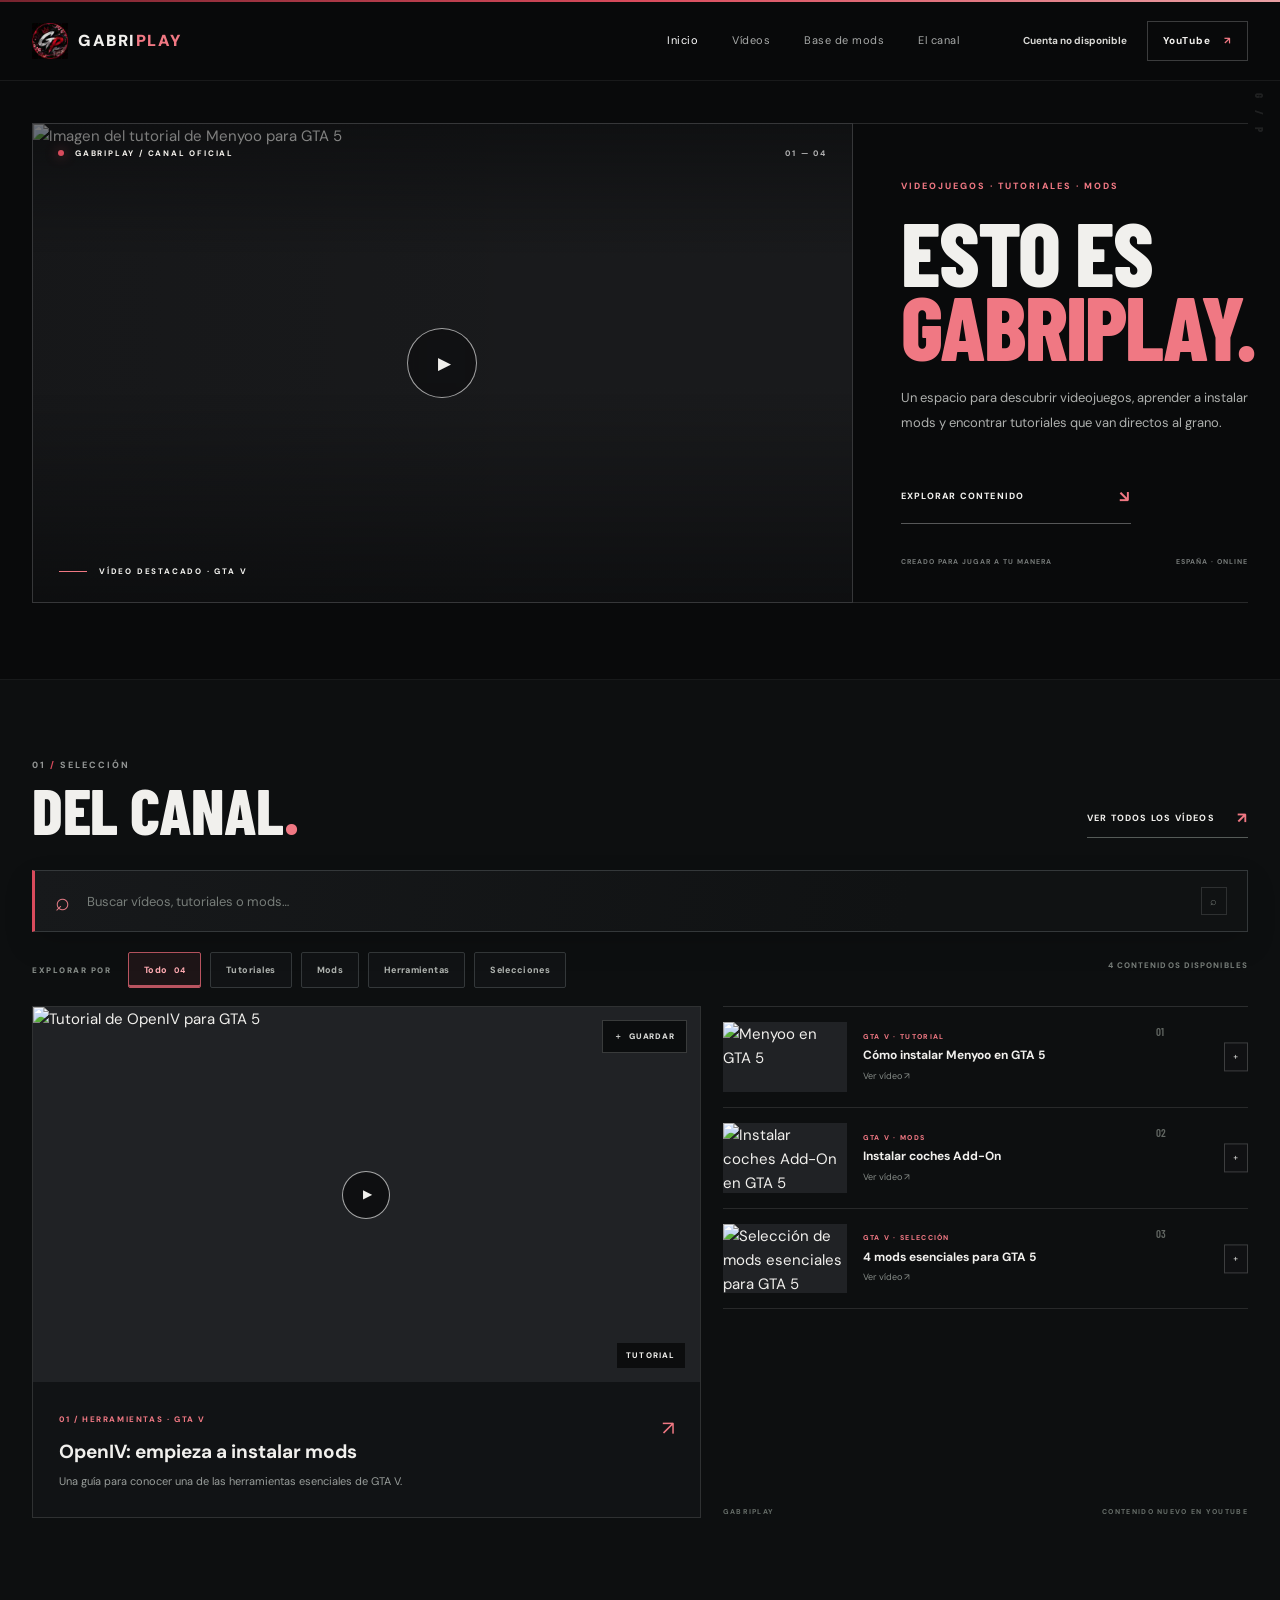
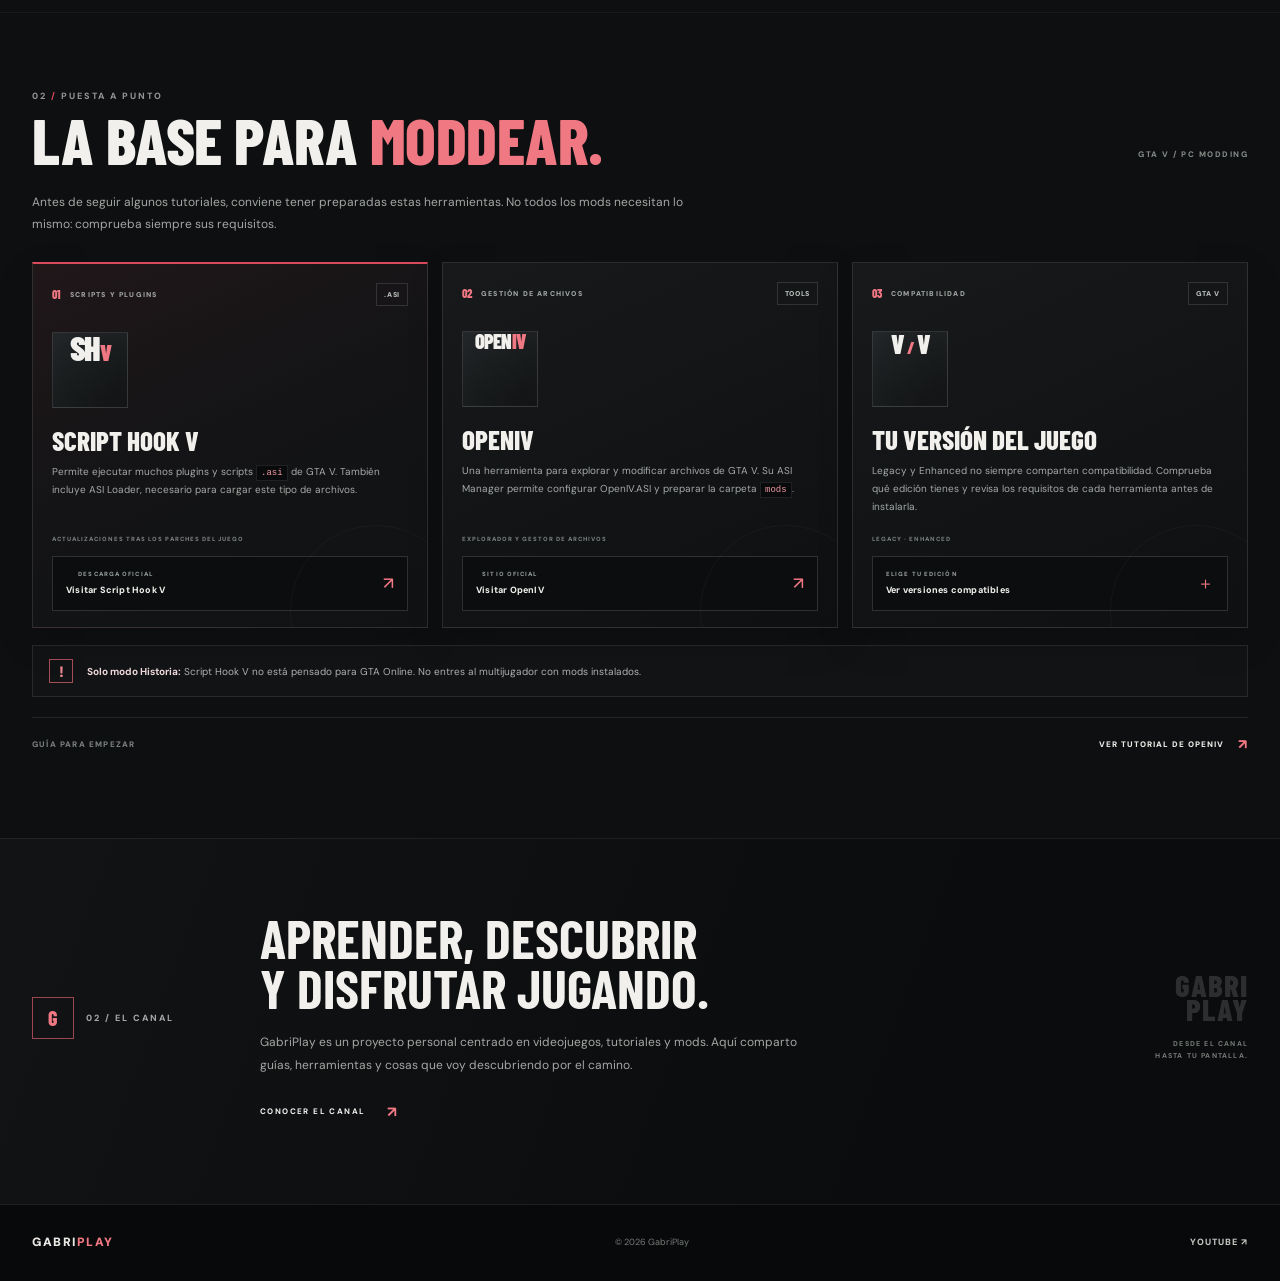
==== index.html @ 5b892e35 "Keep modals above the full desktop page layout" ====
<!doctype html>
<html lang="es">
<head>
<meta charset="utf-8">
<meta name="viewport" content="width=device-width,initial-scale=1">
<meta name="theme-color" content="#090a0b">
<meta name="description" content="GabriPlay: videojuegos, tutoriales y mods.">
<meta property="og:type" content="website">
<meta property="og:site_name" content="GabriPlay">
<meta property="og:title" content="GabriPlay — Videojuegos, tutoriales y mods">
<meta property="og:description" content="Descubre vídeos, tutoriales y mods en GabriPlay.">
<meta property="og:url" content="https://gabriel10mp.github.io/GabriPlay-Web/">
<link rel="canonical" href="https://gabriel10mp.github.io/GabriPlay-Web/">
<link rel="icon" href="favicon.svg">
<link rel="preconnect" href="https://fonts.googleapis.com">
<link rel="preconnect" href="https://fonts.gstatic.com" crossorigin>
<link href="https://fonts.googleapis.com/css2?family=Barlow+Condensed:wght@500;600;700;800;900&family=DM+Sans:wght@400;500;600;700;800&display=swap" rel="stylesheet">
<link rel="stylesheet" href="assets/gabriplay.css">
<title>GabriPlay — Videojuegos, tutoriales y mods</title>
</head>
<body>
<div class="top-rule"></div>
<header class="site-header">
  <nav class="nav container" aria-label="Navegación principal">
    <a class="brand" href="#inicio" aria-label="GabriPlay, inicio"><img src="assets/gabriplay-logo.svg" alt=""><span>GABRI<span>PLAY</span></span></a>
    <button class="menu-toggle" id="menuToggle" aria-expanded="false" aria-controls="navLinks" aria-label="Abrir menú"><span></span><span></span></button>
    <div class="nav-links" id="navLinks"><a class="current" href="#inicio">Inicio</a><a href="#videos">Vídeos</a><a href="#kit-mods">Base de mods</a><a href="#sobre">El canal</a></div>
    <div class="nav-actions"><button class="account-button" id="accountButton" type="button"><span class="account-dot"></span> Iniciar sesión</button><a class="nav-youtube" href="https://www.youtube.com/@GabriPlay10" target="_blank" rel="noopener">YouTube <span>↗</span></a></div>
  </nav>
</header>
<main id="inicio">
  <section class="hero container" aria-labelledby="hero-title">
    <div class="hero-image">
      <img loading="eager" fetchpriority="high" decoding="async" src="https://i.ytimg.com/vi/p2j1OEbqp9o/hqdefault.jpg" alt="Imagen del tutorial de Menyoo para GTA 5">
      <div class="hero-image-shade"></div>
      <div class="hero-image-top"><span class="live-mark"></span> GABRIPLAY / CANAL OFICIAL <span class="hero-image-number">01 — 04</span></div>
      <a class="hero-play" href="https://youtu.be/p2j1OEbqp9o" target="_blank" rel="noopener" aria-label="Ver el vídeo destacado"><span>▶</span></a>
      <div class="hero-caption"><span class="caption-line"></span><span>VÍDEO DESTACADO · GTA V</span></div>
    </div>
    <div class="hero-copy">
      <p class="overline">VIDEOJUEGOS · TUTORIALES · MODS</p>
      <h1 id="hero-title">Esto es<br><em>GabriPlay.</em></h1>
      <p class="hero-description">Un espacio para descubrir videojuegos, aprender a instalar mods y encontrar tutoriales que van directos al grano.</p>
      <a class="hero-link" href="#videos">EXPLORAR CONTENIDO <span>↘</span></a>
      <div class="hero-foot"><span>CREADO PARA JUGAR A TU MANERA</span><span>ESPAÑA · ONLINE</span></div>
    </div>
    <div class="hero-side-label" aria-hidden="true">G / P</div>
  </section>

  <section class="videos-section" id="videos">
    <div class="container">
      <div class="section-heading">
        <div><p class="section-index">01 <span>/</span> SELECCIÓN</p><h2>Del canal<span>.</span></h2></div>
        <a class="all-videos" href="https://www.youtube.com/@GabriPlay10/videos" target="_blank" rel="noopener">VER TODOS LOS VÍDEOS <span>↗</span></a>
      </div>
      <div class="catalog-tools" aria-label="Buscar y filtrar vídeos">
        <label class="catalog-search">
          <span class="search-symbol" aria-hidden="true">⌕</span>
          <input id="videoSearch" type="search" placeholder="Buscar vídeos, tutoriales o mods…" autocomplete="off" aria-label="Buscar en el contenido">
          <kbd>⌕</kbd>
        </label>
        <div class="catalog-filters" role="group" aria-label="Filtrar por categoría">
          <button type="button" class="filter-chip active" data-filter="all" aria-pressed="true">Todo <span>04</span></button>
          <button type="button" class="filter-chip" data-filter="tutoriales" aria-pressed="false">Tutoriales</button>
          <button type="button" class="filter-chip" data-filter="mods" aria-pressed="false">Mods</button>
          <button type="button" class="filter-chip" data-filter="herramientas" aria-pressed="false">Herramientas</button>
          <button type="button" class="filter-chip" data-filter="selecciones" aria-pressed="false">Selecciones</button>
        </div>
        <p class="catalog-result" id="catalogResult" aria-live="polite">4 contenidos disponibles</p>
      </div>
      <div class="video-layout">
        <div class="video-feature-wrap catalog-item" data-category="herramientas" data-search="openiv empieza instalar mods herramientas gta v tutorial">
        <a class="video-feature" href="https://youtu.be/NcGygok41Lk" target="_blank" rel="noopener">
          <div class="video-image"><img loading="lazy" src="https://i.ytimg.com/vi/NcGygok41Lk/hqdefault.jpg" onerror="this.onerror=null;this.src='https://i.ytimg.com/vi/NcGygok41Lk/sddefault.jpg'" alt="Tutorial de OpenIV para GTA 5"><span class="video-play">▶</span><span class="video-duration">TUTORIAL</span></div>
          <div class="video-feature-info"><span class="video-category">01 / HERRAMIENTAS · GTA V</span><h3>OpenIV: empieza a instalar mods</h3><p>Una guía para conocer una de las herramientas esenciales de GTA V.</p><span class="video-arrow">↗</span></div>
        </a>
        <button class="favorite-button feature-favorite" type="button" data-favorite="openiv" aria-label="Guardar OpenIV en favoritos" title="Guardar en favoritos"><span>＋</span> GUARDAR</button>
        </div>
        <div class="video-list">
          <div class="video-row-wrap catalog-item" data-category="tutoriales" data-search="como instalar menyoo gta 5 tutorial"> <a class="video-row" href="https://youtu.be/p2j1OEbqp9o" target="_blank" rel="noopener"><img loading="lazy" src="https://i.ytimg.com/vi/p2j1OEbqp9o/hqdefault.jpg" alt="Menyoo en GTA 5"><span class="row-copy"><small>GTA V · TUTORIAL</small><strong>Cómo instalar Menyoo en GTA 5</strong><span>Ver vídeo ↗</span></span><span class="row-number">01</span></a><button class="favorite-button row-favorite" type="button" data-favorite="menyoo" aria-label="Guardar Cómo instalar Menyoo en GTA 5 en favoritos" title="Guardar en favoritos">＋</button></div>
          <div class="video-row-wrap catalog-item" data-category="mods" data-search="instalar coches addon gta 5 mods vehiculos"> <a class="video-row" href="https://youtu.be/pbcPa3jO1tA" target="_blank" rel="noopener"><img loading="lazy" src="https://i.ytimg.com/vi/pbcPa3jO1tA/hqdefault.jpg" alt="Instalar coches Add-On en GTA 5"><span class="row-copy"><small>GTA V · MODS</small><strong>Instalar coches Add-On</strong><span>Ver vídeo ↗</span></span><span class="row-number">02</span></a><button class="favorite-button row-favorite" type="button" data-favorite="addon-cars" aria-label="Guardar Instalar coches Add-On en favoritos" title="Guardar en favoritos">＋</button></div>
          <div class="video-row-wrap catalog-item" data-category="selecciones" data-search="4 mods esenciales gta 5 seleccion recomendaciones"> <a class="video-row" href="https://youtu.be/j_k2lIj25xc" target="_blank" rel="noopener"><img loading="lazy" src="https://i.ytimg.com/vi/j_k2lIj25xc/hqdefault.jpg" alt="Selección de mods esenciales para GTA 5"><span class="row-copy"><small>GTA V · SELECCIÓN</small><strong>4 mods esenciales para GTA 5</strong><span>Ver vídeo ↗</span></span><span class="row-number">03</span></a><button class="favorite-button row-favorite" type="button" data-favorite="essential-mods" aria-label="Guardar 4 mods esenciales para GTA 5 en favoritos" title="Guardar en favoritos">＋</button></div>
          <div class="video-list-note"><span>GABRIPLAY</span><span>CONTENIDO NUEVO EN YOUTUBE</span></div>
        </div>
      </div>
    </div>
  </section>


  <section class="toolkit-section" id="kit-mods" aria-labelledby="toolkit-title">
    <div class="container">
      <div class="section-heading">
        <div><p class="section-index">02 <span>/</span> PUESTA A PUNTO</p><h2 id="toolkit-title">La base para <span>moddear.</span></h2></div>
        <span class="toolkit-heading-note">GTA V / PC MODDING</span>
      </div>
      <p class="toolkit-intro">Antes de seguir algunos tutoriales, conviene tener preparadas estas herramientas. No todos los mods necesitan lo mismo: comprueba siempre sus requisitos.</p>
      <div class="toolkit-cards">
        <article class="toolkit-card-box toolkit-card-featured">
          <div class="toolkit-card-head"><span class="toolkit-number">01</span><span class="toolkit-tag">SCRIPTS Y PLUGINS</span><span class="toolkit-symbol">.ASI</span></div>
          <div class="toolkit-brand-mark toolkit-brand-shv">SH<span>V</span></div>
          <div class="toolkit-card-content">
            <h3>Script Hook V</h3>
            <p>Permite ejecutar muchos plugins y scripts <code>.asi</code> de GTA V. También incluye ASI Loader, necesario para cargar este tipo de archivos.</p>
          </div>
          <div class="toolkit-card-meta"><span>ACTUALIZACIONES TRAS LOS PARCHES DEL JUEGO</span></div>
          <button class="toolkit-card-link toolkit-resource-trigger" type="button" data-resource-name="Script Hook V" data-resource-url="https://www.dev-c.com/gtav/scripthookv/"><span><small>DESCARGA OFICIAL</small><strong>Visitar Script Hook V</strong></span><b>↗</b></button>
        </article>
        <article class="toolkit-card-box">
          <div class="toolkit-card-head"><span class="toolkit-number">02</span><span class="toolkit-tag">GESTIÓN DE ARCHIVOS</span><span class="toolkit-symbol">TOOLS</span></div>
          <div class="toolkit-brand-mark toolkit-brand-openiv">OPEN<span>IV</span></div>
          <div class="toolkit-card-content">
            <h3>OpenIV</h3>
            <p>Una herramienta para explorar y modificar archivos de GTA V. Su ASI Manager permite configurar OpenIV.ASI y preparar la carpeta <code>mods</code>.</p>
          </div>
          <div class="toolkit-card-meta"><span>EXPLORADOR Y GESTOR DE ARCHIVOS</span></div>
          <button class="toolkit-card-link toolkit-resource-trigger" type="button" data-resource-name="OpenIV" data-resource-url="https://openiv.com/"><span><small>SITIO OFICIAL</small><strong>Visitar OpenIV</strong></span><b>↗</b></button>
        </article>
        <article class="toolkit-card-box toolkit-card-compat">
          <div class="toolkit-card-head"><span class="toolkit-number">03</span><span class="toolkit-tag">COMPATIBILIDAD</span><span class="toolkit-symbol">GTA V</span></div>
          <div class="toolkit-brand-mark toolkit-brand-version">V<span> / </span>V</div>
          <div class="toolkit-card-content">
            <h3>Tu versión del juego</h3>
            <p>Legacy y Enhanced no siempre comparten compatibilidad. Comprueba qué edición tienes y revisa los requisitos de cada herramienta antes de instalarla.</p>
          </div>
          <div class="toolkit-card-meta"><span>LEGACY · ENHANCED</span></div>
          <button class="toolkit-card-link toolkit-version-trigger" id="openVersionPicker" type="button"><span><small>ELIGE TU EDICIÓN</small><strong>Ver versiones compatibles</strong></span><b>＋</b></button>
        </article>
      </div>
      <div class="toolkit-warning"><span class="toolkit-warning-mark">!</span><p><strong>Solo modo Historia:</strong> Script Hook V no está pensado para GTA Online. No entres al multijugador con mods instalados.</p></div>
      <div class="toolkit-footer"><span>GUÍA PARA EMPEZAR</span><a href="https://youtu.be/NcGygok41Lk" target="_blank" rel="noopener">VER TUTORIAL DE OPENIV <span>↗</span></a></div>
    </div>
  </section>

  <section class="about-section" id="sobre">
    <div class="container about-inner">
      <div class="about-label"><span class="about-symbol">G</span><span>02 / EL CANAL</span></div>
      <div class="about-main"><h2>Aprender, descubrir<br>y disfrutar jugando.</h2><p>GabriPlay es un proyecto personal centrado en videojuegos, tutoriales y mods. Aquí comparto guías, herramientas y cosas que voy descubriendo por el camino.</p><a href="https://www.youtube.com/@GabriPlay10" target="_blank" rel="noopener" class="about-link">CONOCER EL CANAL <span>↗</span></a></div>
      <div class="about-aside"><span>GABRI<br>PLAY</span><small>DESDE EL CANAL<br>HASTA TU PANTALLA.</small></div>
    </div>
  </section>
</main>
<footer class="site-footer"><div class="container footer-inner"><a class="footer-brand" href="#inicio">GABRI<span>PLAY</span></a><span>© <span id="year"></span> GabriPlay</span><a href="https://www.youtube.com/@GabriPlay10" target="_blank" rel="noopener">YOUTUBE ↗</a></div></footer>


<div class="toolkit-modal" id="versionModal" aria-hidden="true">
  <button class="toolkit-modal-backdrop" type="button" data-close-version aria-label="Cerrar ventana"></button>
  <section class="toolkit-modal-panel" role="dialog" aria-modal="true" aria-labelledby="versionModalTitle">
    <button class="toolkit-modal-close" type="button" data-close-version aria-label="Cerrar">×</button>
    <div class="toolkit-modal-kicker">GABRIPLAY / GUÍA DE VERSIONES</div>
    <h2 id="versionModalTitle">Dos ediciones. Distinta compatibilidad.</h2>
    <p class="toolkit-modal-intro">En PC existen dos ediciones de GTA V. No des por hecho que una herramienta o un mod sirve para ambas: comprueba siempre la versión indicada en su página oficial.</p>
    <div class="version-options version-info-options">
      <article class="version-option version-info-card"><span class="version-option-index">01 / EDICIÓN ORIGINAL</span><strong>GTA V <em>Legacy</em></strong><small>La versión clásica de PC. Mantiene su propia instalación y comunidad de mods.</small><b>COMPRUEBA LOS REQUISITOS DE CADA MOD</b></article>
      <article class="version-option version-info-card"><span class="version-option-index">02 / EDICIÓN MEJORADA</span><strong>GTA V <em>Enhanced</em></strong><small>La actualización mejorada para PC, con cambios técnicos y requisitos distintos.</small><b>NECESITA HERRAMIENTAS COMPATIBLES</b></article>
    </div>
    <p class="toolkit-modal-footnote">Rockstar mantiene las dos ediciones por separado. Si juegas con amigos, debéis iniciar la misma edición. <a href="https://www.rockstargames.com/es/newswire/article/7551a7k917554a/free-upgrade-for-grand-theft-auto-v-on-pc-now-available" target="_blank" rel="noopener">Información oficial de Rockstar ↗</a></p>
  </section>
</div>
<div class="toolkit-modal" id="resourceModal" aria-hidden="true">
  <button class="toolkit-modal-backdrop" type="button" data-close-resource aria-label="Cerrar ventana"></button>
  <section class="toolkit-modal-panel" role="dialog" aria-modal="true" aria-labelledby="resourceModalTitle">
    <button class="toolkit-modal-close" type="button" data-close-resource aria-label="Cerrar">×</button>
    <div class="toolkit-modal-kicker">GABRIPLAY / SALIDA A WEB OFICIAL</div>
    <h2 id="resourceModalTitle">Antes de continuar.</h2>
    <p class="toolkit-modal-intro">Vas a visitar la página oficial de <strong id="resourceName">la herramienta</strong>. Primero, indica qué edición de GTA V utilizas.</p>
    <label class="resource-version-label" for="resourceVersion">TU VERSIÓN DE GTA V</label>
    <select class="resource-version-select" id="resourceVersion">
      <option value="">Selecciona Legacy o Enhanced…</option>
      <option value="Legacy">GTA V Legacy</option>
      <option value="Enhanced">GTA V Enhanced</option>
    </select>
    <div class="toolkit-modal-warning resource-online-warning"><strong>Importante sobre GTA Online:</strong> los mods y herramientas de modificación de esta guía son para el modo Historia. No entres a GTA Online con mods instalados. Comprueba también que la descarga sea compatible con la edición que has seleccionado.</div>
    <div class="toolkit-modal-actions"><button class="toolkit-modal-back" type="button" data-close-resource>VOLVER</button><button class="toolkit-modal-accept" id="acceptResource" type="button" disabled>ACEPTAR Y VISITAR WEB <span>↗</span></button></div>
    <p class="toolkit-modal-footnote">La selección solo sirve para que revises los requisitos correctos; no cambia ni instala archivos.</p>
  </section>
</div>
<div class="modal" id="accountModal" aria-hidden="true"><div class="modal-backdrop" data-close-account></div><section class="modal-panel" role="dialog" aria-modal="true" aria-labelledby="accountTitle"><button class="modal-close" type="button" id="closeAccount" aria-label="Cerrar">×</button><div class="modal-kicker">GABRIPLAY / CUENTA</div><h2 id="accountTitle">Tu espacio en GabriPlay.</h2><p class="modal-intro">Inicia sesión o crea una cuenta para acceder a tu perfil.</p><div id="accountTabs" class="account-tabs"><button type="button" class="active" data-mode="login">Iniciar sesión</button><button type="button" data-mode="signup">Crear cuenta</button></div><form id="accountForm"><label class="form-label" id="usernameLabel" hidden>Nombre de usuario<input id="accountUsername" type="text" autocomplete="username" minlength="3" maxlength="20" placeholder="TuUsuario"></label><label class="form-label">Correo electrónico<input id="accountEmail" type="email" autocomplete="email" required placeholder="correo@ejemplo.com"></label><label class="form-label">Contraseña<input id="accountPassword" type="password" autocomplete="current-password" minlength="8" required placeholder="Mínimo 8 caracteres"></label><button class="button account-submit" id="accountSubmit" type="submit">Iniciar sesión</button></form><div class="account-status" id="accountStatus" role="status" aria-live="polite"></div><div class="account-logged" id="accountLogged" hidden><p id="accountWelcome"></p><section class="favorites-panel" aria-labelledby="favoritesTitle"><div class="favorites-heading"><div><span class="modal-kicker">TU BIBLIOTECA</span><h3 id="favoritesTitle">Mis favoritos</h3></div><span class="favorites-count" id="favoritesCount">0</span></div><p class="favorites-empty" id="favoritesEmpty">Todavía no has guardado ningún vídeo. Explora el contenido y pulsa «Guardar» para añadirlo aquí.</p><div class="favorites-list" id="favoritesList"></div></section><button class="button ghost account-submit" id="signOutButton" type="button">Cerrar sesión</button></div><p class="account-footnote">No compartas tu contraseña con nadie.</p></section></div>
<script>
const menuButton=document.getElementById("menuToggle"),nav=document.getElementById("navLinks");
menuButton.addEventListener("click",()=>{const opened=nav.classList.toggle("open");menuButton.setAttribute("aria-expanded",String(opened));});
nav.querySelectorAll("a").forEach(link=>link.addEventListener("click",()=>{nav.classList.remove("open");menuButton.setAttribute("aria-expanded","false");}));
document.getElementById("year").textContent=new Date().getFullYear();
/* Ventanas independientes: información de ediciones y salida a cada web oficial. */
(()=>{
 const versionModal=document.getElementById("versionModal");
 const resourceModal=document.getElementById("resourceModal");
 const resourceName=document.getElementById("resourceName");
 const resourceVersion=document.getElementById("resourceVersion");
 const acceptResource=document.getElementById("acceptResource");
 /* Mantener las ventanas como hijas directas de body para evitar recortes y stacking contexts del layout. */
 document.body.append(versionModal,resourceModal);
 let destination="";
 let lastFocus=null;
 const open=modal=>{lastFocus=document.activeElement;modal.classList.add("open");modal.setAttribute("aria-hidden","false");document.body.classList.add("version-modal-open");const focusable=modal.querySelector("button:not([disabled]),select");if(focusable)focusable.focus();};
 const close=modal=>{modal.classList.remove("open");modal.setAttribute("aria-hidden","true");if(!versionModal.classList.contains("open")&&!resourceModal.classList.contains("open"))document.body.classList.remove("version-modal-open");if(lastFocus&&lastFocus.focus)lastFocus.focus();};
 document.getElementById("openVersionPicker").addEventListener("click",()=>open(versionModal));
 document.querySelectorAll("[data-close-version]").forEach(button=>button.addEventListener("click",()=>close(versionModal)));
 document.querySelectorAll(".toolkit-resource-trigger").forEach(button=>button.addEventListener("click",()=>{
  destination=button.dataset.resourceUrl||"";
  resourceName.textContent=button.dataset.resourceName||"la herramienta";
  resourceVersion.value="";
  acceptResource.disabled=true;
  open(resourceModal);
 }));
 resourceVersion.addEventListener("change",()=>{acceptResource.disabled=!resourceVersion.value;});
 document.querySelectorAll("[data-close-resource]").forEach(button=>button.addEventListener("click",()=>close(resourceModal)));
 acceptResource.addEventListener("click",()=>{
  if(!destination||!resourceVersion.value)return;
  const url=destination;
  close(resourceModal);
  window.open(url,"_blank","noopener,noreferrer");
 });
 document.addEventListener("keydown",event=>{
  if(event.key==="Escape"){
   if(resourceModal.classList.contains("open"))close(resourceModal);
   else if(versionModal.classList.contains("open"))close(versionModal);
  }
 });
})();

</script>
<script>
/* Buscador y filtros del catálogo de vídeos. */
(()=>{
 const search=document.getElementById("videoSearch");
 const chips=[...document.querySelectorAll("[data-filter]")];
 const items=[...document.querySelectorAll(".catalog-item")];
 const result=document.getElementById("catalogResult");
 if(!search||!items.length)return;
 let category="all";
 const normalize=value=>value.toLocaleLowerCase("es").normalize("NFD").replace(/[\\u0300-\\u036f]/g,"");
 function updateCatalog(){
  const term=normalize(search.value.trim());
  let visible=0;
  items.forEach(item=>{
   const matchesCategory=category==="all"||item.dataset.category===category;
   const matchesText=!term||normalize(item.dataset.search).includes(term);
   const show=matchesCategory&&matchesText;
   item.hidden=!show;
   if(show)visible++;
  });
  result.textContent=visible+" "+(visible===1?"contenido disponible":"contenidos disponibles");
 }
 chips.forEach(chip=>chip.addEventListener("click",()=>{
  category=chip.dataset.filter;
  chips.forEach(other=>{
   const active=other===chip;
   other.classList.toggle("active",active);
   other.setAttribute("aria-pressed",String(active));
  });
  updateCatalog();
 }));
 search.addEventListener("input",updateCatalog);
})();
</script>

<script>
/* Selector de edición y aviso antes de abrir la descarga de Script Hook V. */
(()=>{
 const modal=document.getElementById("versionModal");
 const picker=document.getElementById("versionPickerStep");
 const warning=document.getElementById("versionWarningStep");
 const selected=document.getElementById("selectedGameVersion");
 const open=document.getElementById("openVersionPicker");
 const close=()=>{modal.classList.remove("open");modal.setAttribute("aria-hidden","true");document.body.classList.remove("version-modal-open");};
 const showPicker=()=>{picker.hidden=false;warning.hidden=true;};
 open.addEventListener("click",()=>{showPicker();modal.classList.add("open");modal.setAttribute("aria-hidden","false");document.body.classList.add("version-modal-open");});
 modal.querySelectorAll("[data-close-version]").forEach(button=>button.addEventListener("click",close));
 modal.querySelectorAll("[data-game-version]").forEach(button=>button.addEventListener("click",()=>{
  selected.textContent="GTA V "+button.dataset.gameVersion;
  picker.hidden=true;warning.hidden=false;
 }));
 document.getElementById("backToVersions").addEventListener("click",showPicker);
 document.getElementById("acceptModsWarning").addEventListener("click",()=>{
  window.open("https://www.dev-c.com/gtav/scripthookv/","_blank","noopener,noreferrer");
  close();
 });
 document.addEventListener("keydown",event=>{if(event.key==="Escape"&&modal.classList.contains("open"))close();});
})();
</script>

<script src="https://cdn.jsdelivr.net/npm/@supabase/supabase-js@2"></script>
<script>
(()=>{"use strict";
const URL="https://gzqebfwknfnwnobwypve.supabase.co",KEY="sb_publishable_NjEt_shVbSEbvALrsFt4cQ_GOGgPBKz";
const $=id=>document.getElementById(id),modal=$("accountModal"),form=$("accountForm"),status=$("accountStatus"),tabs=$("accountTabs"),username=$("accountUsername"),usernameLabel=$("usernameLabel"),email=$("accountEmail"),password=$("accountPassword"),submit=$("accountSubmit"),logged=$("accountLogged"),welcome=$("accountWelcome"),signout=$("signOutButton"),accountButton=$("accountButton"),favoritesList=$("favoritesList"),favoritesEmpty=$("favoritesEmpty"),favoritesCount=$("favoritesCount");
let mode="login",client=null,user=null,favorites=new Set(),favoriteBusy=new Set();
const CONTENT={
 openiv:{title:"OpenIV: empieza a instalar mods",category:"HERRAMIENTAS · GTA V",video:"NcGygok41Lk"},
 menyoo:{title:"Cómo instalar Menyoo en GTA 5",category:"TUTORIAL · GTA V",video:"p2j1OEbqp9o"},
 "addon-cars":{title:"Instalar coches Add-On",category:"MODS · GTA V",video:"pbcPa3jO1tA"},
 "essential-mods":{title:"4 mods esenciales para GTA 5",category:"SELECCIÓN · GTA V",video:"j_k2lIj25xc"}
};
function renderFavorites(){
 favoritesCount.textContent=String(favorites.size);
 favoritesEmpty.hidden=favorites.size>0;
 favoritesList.replaceChildren();
 for(const id of favorites){
  const item=CONTENT[id];if(!item)continue;
  const row=document.createElement("div");row.className="favorite-item";
  const info=document.createElement("a");info.className="favorite-item-link";info.href="https://youtu.be/"+item.video;info.target="_blank";info.rel="noopener";
  const image=document.createElement("img");image.src="https://i.ytimg.com/vi/"+item.video+"/hqdefault.jpg";image.alt="";image.loading="lazy";
  const copy=document.createElement("span");copy.className="favorite-item-copy";
  const category=document.createElement("small");category.textContent=item.category;
  const title=document.createElement("strong");title.textContent=item.title;
  const open=document.createElement("span");open.textContent="VER VÍDEO ↗";
  copy.append(category,title,open);info.append(image,copy);
  const remove=document.createElement("button");remove.type="button";remove.className="favorite-remove";remove.textContent="Quitar";remove.setAttribute("aria-label","Quitar "+item.title+" de favoritos");remove.addEventListener("click",()=>toggleFavorite(id));
  row.append(info,remove);favoritesList.append(row);
 }
 document.querySelectorAll("[data-favorite]").forEach(button=>{
  const saved=favorites.has(button.dataset.favorite);
  button.classList.toggle("is-saved",saved);
  button.innerHTML=saved?"✓ GUARDADO":"＋ GUARDAR";
  button.setAttribute("aria-pressed",String(saved));
  button.title=saved?"Quitar de favoritos":"Guardar en favoritos";
 });
}
async function loadFavorites(){
 if(!user){favorites.clear();renderFavorites();return;}
 const {data,error}=await client.from("gabriplay_favorites").select("content_id").eq("user_id",user.id);
 if(error){say("No se pudieron cargar tus favoritos. Comprueba la configuración de Supabase.",true);return;}
 favorites=new Set((data||[]).map(item=>item.content_id).filter(id=>CONTENT[id]));
 renderFavorites();
}
async function toggleFavorite(id){
 if(!user){openModal();say("Inicia sesión para guardar contenido.",true);return;}
 if(!CONTENT[id]||favoriteBusy.has(id))return;
 favoriteBusy.add(id);renderFavorites();
 try{
  if(favorites.has(id)){
   const {error}=await client.from("gabriplay_favorites").delete().eq("user_id",user.id).eq("content_id",id);
   if(error)throw error;favorites.delete(id);
  }else{
   const {error}=await client.from("gabriplay_favorites").insert({user_id:user.id,content_id:id});
   if(error)throw error;favorites.add(id);
  }
  renderFavorites();
 }catch(error){say("No se pudo actualizar tu biblioteca. "+(error.message||""),true);}
 finally{favoriteBusy.delete(id);renderFavorites();}
}
document.querySelectorAll("[data-favorite]").forEach(button=>button.addEventListener("click",()=>toggleFavorite(button.dataset.favorite)));
function say(message,error=false){status.textContent=message;status.classList.toggle("error",error);}
function setMode(next){mode=next;tabs.querySelectorAll("button").forEach(b=>b.classList.toggle("active",b.dataset.mode===mode));usernameLabel.hidden=mode!=="signup";password.autocomplete=mode==="signup"?"new-password":"current-password";submit.textContent=mode==="signup"?"Crear cuenta":"Iniciar sesión";$("accountTitle").textContent=mode==="signup"?"Crea tu cuenta.":"Tu espacio en GabriPlay.";say("");}
function paintSession(next){const changed=user?.id!==next?.id;user=next;const active=!!user;form.hidden=active;tabs.hidden=active;logged.hidden=!active;accountButton.textContent=active?"Mi espacio":"Iniciar sesión";welcome.textContent=active?"Sesión iniciada como "+(user.user_metadata?.username||user.email):"";if(changed)loadFavorites();}
function openModal(){modal.classList.add("open");modal.setAttribute("aria-hidden","false");document.body.classList.add("modal-open");}
function closeModal(){modal.classList.remove("open");modal.setAttribute("aria-hidden","true");document.body.classList.remove("modal-open");}
accountButton.addEventListener("click",openModal);$("closeAccount").addEventListener("click",closeModal);modal.querySelectorAll("[data-close-account]").forEach(el=>el.addEventListener("click",closeModal));document.addEventListener("keydown",e=>{if(e.key==="Escape")closeModal();});
tabs.querySelectorAll("button").forEach(b=>b.addEventListener("click",()=>setMode(b.dataset.mode)));
if(!window.supabase?.createClient){accountButton.disabled=true;accountButton.textContent="Cuenta no disponible";return;}
client=window.supabase.createClient(URL,KEY);
client.auth.getSession().then(({data,error})=>{if(error)say(error.message,true);paintSession(data?.session?.user||null);});
client.auth.onAuthStateChange((_event,session)=>{const nextUser=session?.user||null;const changed=user?.id!==nextUser?.id;user=nextUser;const active=!!user;form.hidden=active;tabs.hidden=active;logged.hidden=!active;accountButton.textContent=active?"Mi espacio":"Iniciar sesión";welcome.textContent=active?"Sesión iniciada como "+(user.user_metadata?.username||user.email):"";if(changed)window.setTimeout(loadFavorites,0);});
form.addEventListener("submit",async e=>{e.preventDefault();submit.disabled=true;say("Un momento…");
try{if(mode==="signup"){const handle=username.value.trim();if(!/^[a-zA-Z0-9_]{3,20}$/.test(handle))throw new Error("El nombre debe tener entre 3 y 20 caracteres: letras, números o _.");const {data,error}=await client.auth.signUp({email:email.value.trim(),password:password.value,options:{data:{username:handle,display_name:handle},emailRedirectTo:"https://gabriel10mp.github.io/GabriPlay-Web/"}});if(error)throw error;if(data.session)paintSession(data.session.user);say("Cuenta creada. Si se solicita, confirma tu correo para iniciar sesión.");}else{const {data,error}=await client.auth.signInWithPassword({email:email.value.trim(),password:password.value});if(error)throw error;paintSession(data.user);say("Sesión iniciada correctamente.");}}catch(err){say(err.message||"No se pudo completar la operación.",true);}finally{submit.disabled=false;}});
signout.addEventListener("click",async()=>{signout.disabled=true;const {error}=await client.auth.signOut();signout.disabled=false;if(error){say(error.message,true);return;}paintSession(null);setMode("login");say("Has cerrado sesión.");});
})();
</script>
<script>
/* Comprueba si hay una nueva versión publicada y actualiza la página. */
(()=>{"use strict";
const VERSION_URL="./version.json";
let currentVersion=null;
async function checkForUpdates(){
  if(document.visibilityState!=="visible")return;
  try{
    const response=await fetch(VERSION_URL+"?check="+Date.now(),{cache:"no-store"});
    if(!response.ok)return;
    const data=await response.json();
    if(!data.version)return;
    if(currentVersion===null){currentVersion=data.version;return;}
    if(data.version!==currentVersion){window.location.reload();}
  }catch(_error){
    /* Si no hay conexión, se volverá a comprobar en el siguiente ciclo. */
  }
}
checkForUpdates();
window.setInterval(checkForUpdates,30000);
})();
</script>
</body></html>
---- assets/gabriplay.css ----
:root{color-scheme:dark;--bg:#090a0b;--surface:#111315;--surface2:#17191c;--line:#2a2d30;--text:#f1f0ed;--muted:#a2a3a2;--red:#d94b5c;--red-soft:#f07883;--max:1240px}
*{box-sizing:border-box}html{scroll-behavior:smooth;scroll-padding-top:90px}body{margin:0;background:var(--bg);color:var(--text);font:15px/1.6 "DM Sans",Arial,sans-serif}body.modal-open{overflow:hidden}a{color:inherit;text-decoration:none}img{display:block;max-width:100%}button,input{font:inherit}button,a{-webkit-tap-highlight-color:transparent}button{cursor:pointer}::selection{background:var(--red);color:#fff}.container{width:min(var(--max),calc(100% - 64px));margin-inline:auto}.top-rule{height:2px;background:linear-gradient(90deg,#76232e,var(--red),#e9a0a4)}.site-header{position:sticky;top:0;z-index:40;background:#090a0bf2;border-bottom:1px solid #ffffff12;backdrop-filter:blur(16px)}.nav{height:78px;display:flex;align-items:center;justify-content:space-between;gap:30px}.brand{display:flex;align-items:center;gap:10px;font-size:16px;font-weight:900;letter-spacing:1.5px}.brand img{width:36px;height:36px;object-fit:contain}.brand>span>span,.footer-brand span{color:var(--red-soft)}.nav-links{display:flex;gap:34px;margin-left:auto;margin-right:34px}.nav-links a{font-size:11px;color:#a8aaa9;letter-spacing:.5px;transition:color .2s}.nav-links a:hover,.nav-links a.current{color:#fff}.nav-actions{display:flex;align-items:center;gap:20px}.account-button{display:flex;align-items:center;gap:9px;border:0;background:transparent;color:#d8d8d5;font-size:10px;font-weight:700;padding:10px 0}.account-dot,.live-mark{width:6px;height:6px;border-radius:50%;background:var(--red);box-shadow:0 0 12px #d94b5c99}.nav-youtube{display:flex;align-items:center;gap:14px;padding:11px 15px;border:1px solid #ffffff35;font-size:10px;font-weight:800;letter-spacing:.7px;transition:background .2s,border-color .2s}.nav-youtube:hover{background:#fff;color:#101112;border-color:#fff}.nav-youtube span{color:var(--red-soft)}.menu-toggle{display:none}
.hero{position:relative;display:grid;grid-template-columns:minmax(0,1.35fr) minmax(310px,.65fr);min-height:580px;padding-top:42px;padding-bottom:76px;align-items:stretch}.hero-image{position:relative;min-height:460px;overflow:hidden;background:#191a1c;border:1px solid #ffffff20}.hero-image>img{position:absolute;inset:0;width:100%;height:100%;object-fit:cover;object-position:center;filter:saturate(.82);transition:transform .8s}.hero-image:hover>img{transform:scale(1.025)}.hero-image-shade{position:absolute;inset:0;background:linear-gradient(180deg,#0506077a 0%,transparent 28%,transparent 55%,#0506078a 100%),linear-gradient(90deg,#05060722,transparent 65%)}.hero-image-top{position:absolute;left:25px;right:25px;top:23px;display:flex;align-items:center;gap:11px;font-size:8px;letter-spacing:1.8px;font-weight:800;color:#f4f1ec}.hero-image-number{margin-left:auto;color:#ffffffa8}.hero-play{position:absolute;left:50%;top:50%;transform:translate(-50%,-50%);width:70px;height:70px;display:grid;place-items:center;border:1px solid #ffffff9c;border-radius:50%;background:#08090a80;backdrop-filter:blur(5px);transition:transform .25s,background .25s}.hero-play span{padding-left:4px;font-size:17px}.hero-play:hover{transform:translate(-50%,-50%) scale(1.08);background:var(--red)}.hero-caption{position:absolute;left:26px;bottom:25px;display:flex;align-items:center;gap:12px;font-size:8px;font-weight:800;letter-spacing:1.8px}.caption-line{width:28px;height:1px;background:var(--red-soft)}.hero-copy{position:relative;display:flex;flex-direction:column;justify-content:center;padding:55px 0 35px 48px;border-top:1px solid #ffffff20;border-bottom:1px solid #ffffff20}.overline,.section-index,.about-label{margin:0;color:var(--red-soft);font-size:9px;font-weight:800;letter-spacing:2px}.hero h1{margin:22px 0 24px;font:800 clamp(66px,7vw,102px)/.82 "Barlow Condensed",Impact,sans-serif;letter-spacing:-2px;text-transform:uppercase}.hero h1 em{font-style:normal;color:var(--red-soft)}.hero-description{max-width:350px;margin:0;color:#aeb0ae;font-size:13px;line-height:1.9}.hero-link{display:flex;align-items:center;justify-content:space-between;max-width:230px;margin-top:34px;padding:14px 0;border-bottom:1px solid #ffffff50;font-size:9px;font-weight:800;letter-spacing:1.2px;transition:color .2s,border-color .2s}.hero-link span{font-size:16px;color:var(--red-soft)}.hero-link:hover{color:var(--red-soft);border-color:var(--red)}.hero-foot{display:flex;justify-content:space-between;gap:10px;margin-top:auto;padding-top:32px;color:#777b7a;font-size:7px;font-weight:700;letter-spacing:1px}.hero-side-label{position:absolute;right:-18px;top:12px;color:#ffffff18;font:800 11px "Barlow Condensed";writing-mode:vertical-rl;letter-spacing:5px}
.videos-section{padding:78px 0 94px;border-top:1px solid #ffffff0c;background:#0d0f10}.section-heading{display:flex;align-items:end;justify-content:space-between;gap:20px;margin-bottom:32px}.section-index{color:#929594}.section-index span{color:var(--red)}.section-heading h2{margin:8px 0 0;font:800 clamp(42px,5vw,64px)/.9 "Barlow Condensed",Impact,sans-serif;letter-spacing:-.5px;text-transform:uppercase}.section-heading h2 span{color:var(--red-soft)}.all-videos{display:flex;align-items:center;gap:22px;padding-bottom:7px;border-bottom:1px solid #555b58;font-size:9px;font-weight:800;letter-spacing:1.2px;transition:color .2s}.all-videos span{font-size:15px;color:var(--red-soft)}.all-videos:hover{color:var(--red-soft)}.video-layout{display:grid;grid-template-columns:minmax(0,1.12fr) minmax(360px,.88fr);gap:22px}.video-feature{display:flex;flex-direction:column;min-width:0;border:1px solid #ffffff20;background:#111315;transition:border-color .25s}.video-feature:hover{border-color:#a44b56}.video-image{position:relative;aspect-ratio:16/9;overflow:hidden;background:#202225}.video-image>img{width:100%;height:100%;object-fit:cover;transition:transform .5s}.video-feature:hover .video-image>img{transform:scale(1.035)}.video-play{position:absolute;left:50%;top:50%;transform:translate(-50%,-50%);width:48px;height:48px;display:grid;place-items:center;border:1px solid #ffffffa0;border-radius:50%;background:#090a0bbd;font-size:12px;padding-left:3px}.video-duration{position:absolute;right:15px;bottom:14px;padding:6px 9px;background:#090a0bd9;font-size:8px;font-weight:800;letter-spacing:1.2px}.video-feature-info{position:relative;padding:23px 26px 26px}.video-category{color:var(--red-soft);font-size:8px;font-weight:800;letter-spacing:1.6px}.video-feature-info h3{margin:10px 45px 7px 0;font-size:19px;line-height:1.35;font-weight:700}.video-feature-info p{margin:0;color:#999e9b;font-size:11px;line-height:1.7}.video-arrow{position:absolute;right:25px;top:30px;color:var(--red-soft);font-size:20px}.video-list{display:flex;flex-direction:column;border-top:1px solid #ffffff20}.video-row{display:grid;grid-template-columns:124px minmax(0,1fr) 22px;gap:16px;align-items:center;padding:15px 0;border-bottom:1px solid #ffffff1c;transition:background .2s}.video-row:hover{background:#ffffff08}.video-row>img{width:124px;aspect-ratio:16/9;object-fit:cover;background:#202225}.row-copy{display:flex;flex-direction:column;gap:5px;min-width:0}.row-copy small{color:var(--red-soft);font-size:7px;font-weight:800;letter-spacing:1.3px}.row-copy strong{font-size:12px;line-height:1.4}.row-copy>span{color:#858b87;font-size:9px}.row-number{align-self:start;padding-top:3px;color:#626763;font:600 11px "Barlow Condensed"}.video-list-note{display:flex;justify-content:space-between;gap:10px;margin-top:auto;padding-top:16px;color:#666d68;font-size:7px;font-weight:800;letter-spacing:1.3px}
.about-section{padding:74px 0 80px;border-top:1px solid #ffffff13;background:linear-gradient(110deg,#111315,#0b0c0d 70%)}.about-inner{display:grid;grid-template-columns:180px minmax(0,1fr) 180px;gap:48px;align-items:center}.about-label{display:flex;align-items:center;gap:12px;color:#a5a8a5}.about-symbol{width:42px;height:42px;display:grid;place-items:center;border:1px solid #9d4651;color:var(--red-soft);font:800 20px "Barlow Condensed"}.about-main h2{margin:0 0 17px;font:700 clamp(36px,4.3vw,54px)/.94 "Barlow Condensed",Impact,sans-serif;text-transform:uppercase}.about-main p{max-width:570px;margin:0;color:#a4a8a4;font-size:12px;line-height:1.9}.about-link{display:inline-flex;align-items:center;gap:22px;margin-top:23px;color:#f0efec;font-size:8px;font-weight:800;letter-spacing:1.4px}.about-link span{color:var(--red-soft);font-size:15px}.about-aside{display:flex;flex-direction:column;align-items:flex-end;gap:16px;color:#ffffff24;text-align:right;font:800 31px/.78 "Barlow Condensed";letter-spacing:1px}.about-aside small{color:#777d78;font:700 7px/1.8 "DM Sans";letter-spacing:1.2px}
.site-footer{border-top:1px solid #ffffff17;background:#08090a}.footer-inner{min-height:76px;display:flex;align-items:center;justify-content:space-between;gap:20px;color:#777d79;font-size:9px}.footer-brand{font-size:12px;font-weight:900;letter-spacing:1.5px;color:#e9e8e4}.footer-inner>a:last-child{font-weight:800;letter-spacing:1px;color:#c5c7c3}
.modal{position:fixed;inset:0;z-index:100;display:none;place-items:center;padding:20px}.modal.open{display:grid}.modal-backdrop{position:absolute;inset:0;background:#000d;backdrop-filter:blur(9px)}.modal-panel{position:relative;width:min(100%,430px);padding:32px;border:1px solid #ffffff25;background:linear-gradient(145deg,#191b1d,#0c0d0e);box-shadow:0 35px 100px #000b}.modal-close{position:absolute;right:17px;top:13px;border:0;background:none;color:#aeb4be;font-size:27px}.modal-kicker{color:var(--red-soft);font-size:9px;font-weight:900;letter-spacing:2px}.modal-panel h2{font:800 36px/.98 "Barlow Condensed",sans-serif;text-transform:uppercase;margin:12px 0}.modal-intro,.account-footnote{color:#9da3a0;font-size:11px;line-height:1.7}.account-tabs{display:grid;grid-template-columns:1fr 1fr;gap:7px;margin:22px 0 18px}.account-tabs button{padding:10px;border:1px solid #34383a;background:#ffffff05;color:#aeb4be;font-size:10px;font-weight:900}.account-tabs button.active{background:#eceef1;color:#101216;border-color:#eceef1}.form-label{display:block;margin:13px 0;color:#c3c8c0;font-size:9px;font-weight:900;letter-spacing:1px;text-transform:uppercase}.form-label input{display:block;width:100%;margin-top:7px;padding:12px 13px;border:1px solid #343943;background:#0c0e12;color:#fff;font-size:12px;outline:none;text-transform:none;letter-spacing:normal}.form-label input:focus{border-color:var(--red)}.button{display:inline-flex;align-items:center;justify-content:center;padding:13px 18px;border:1px solid #eee;background:#eee;color:#101112;font-size:10px;font-weight:900}.button.ghost{background:transparent;color:#fff;border-color:#ffffff35}.account-submit{width:100%;margin-top:10px}.account-status{min-height:20px;margin-top:13px;color:#b9c5b9;font-size:10px;line-height:1.6}.account-status.error{color:#ff8794}.account-logged{margin-top:22px;padding-top:15px;border-top:1px solid #34383a}.account-logged p{font-size:12px;color:#d7dbe2}.account-footnote{margin:20px 0 0}[hidden]{display:none!important}:focus-visible{outline:2px solid var(--red-soft);outline-offset:4px}
@media(max-width:900px){.container{width:min(var(--max),calc(100% - 42px))}.hero{grid-template-columns:1.1fr .9fr;min-height:520px}.hero-image{min-height:410px}.hero-copy{padding-left:30px}.hero h1{font-size:clamp(60px,8vw,82px)}.video-layout{grid-template-columns:1fr}.video-list{display:grid;grid-template-columns:1fr 1fr;column-gap:22px}.video-list-note{grid-column:1/-1}.about-inner{grid-template-columns:130px 1fr;gap:30px}.about-aside{display:none}}
@media(max-width:650px){.container{width:calc(100% - 34px)}.nav{height:68px;gap:12px}.brand{font-size:14px}.brand img{width:32px;height:32px}.menu-toggle{display:flex;flex-direction:column;gap:5px;margin-left:auto;padding:10px;border:1px solid #ffffff25;background:transparent}.menu-toggle span{width:16px;height:1px;background:#eee}.nav-links{display:none;position:absolute;top:68px;left:0;right:0;margin:0;padding:18px 22px;background:#101214;border-bottom:1px solid var(--line);flex-direction:column;gap:17px}.nav-links.open{display:flex}.nav-actions{gap:12px}.account-button{font-size:9px}.nav-youtube{display:none}.hero{display:flex;flex-direction:column;padding-top:20px;padding-bottom:52px;gap:0}.hero-image{order:1;min-height:270px;aspect-ratio:16/10}.hero-copy{order:2;padding:32px 0 0;border:0}.hero h1{font-size:clamp(64px,16vw,90px);margin:16px 0}.hero-description{max-width:440px}.hero-link{margin-top:23px}.hero-foot{margin-top:26px;padding-top:20px;border-top:1px solid #ffffff18}.hero-side-label{display:none}.videos-section{padding:57px 0 64px}.section-heading{align-items:flex-start;flex-direction:column;margin-bottom:24px}.section-heading h2{font-size:52px}.all-videos{margin-top:4px}.video-layout{gap:18px}.video-feature-info{padding:18px}.video-feature-info h3{font-size:17px}.video-list{display:flex}.video-row{grid-template-columns:108px minmax(0,1fr) 18px;gap:12px}.video-row>img{width:108px}.about-section{padding:55px 0}.about-inner{grid-template-columns:1fr;gap:24px}.about-label{font-size:8px}.about-main h2{font-size:42px}.about-main p{font-size:11px}.footer-inner{min-height:86px;flex-wrap:wrap;justify-content:space-between}.footer-inner>span{order:3;width:100%;padding-bottom:14px}.modal-panel{padding:27px 22px}}
@media(max-width:380px){.account-button{font-size:8px}.hero-foot{font-size:6px}.video-row{grid-template-columns:92px minmax(0,1fr) 15px}.video-row>img{width:92px}.row-copy strong{font-size:11px}}
@media(prefers-reduced-motion:reduce){html{scroll-behavior:auto}*,*::before,*::after{transition:none!important}}

/* Biblioteca personal y favoritos */
.video-feature-wrap{position:relative;min-width:0}.video-feature-wrap .video-feature{height:100%}.favorite-button{display:inline-flex;align-items:center;justify-content:center;gap:6px;border:1px solid #ffffff30;background:#101214eF;color:#d7d8d5;font-size:8px;font-weight:900;letter-spacing:.8px;padding:9px 11px;transition:background .2s,border-color .2s,color .2s}.favorite-button:hover,.favorite-button.is-saved{border-color:#a84b56;color:#ff9aa3}.feature-favorite{position:absolute;right:14px;top:14px;z-index:2;background:#090a0bdc}.video-row-wrap{position:relative;min-width:0;border-bottom:1px solid #ffffff1c}.video-row-wrap .video-row{border-bottom:0;padding-right:70px}.row-favorite{position:absolute;right:0;top:50%;transform:translateY(-50%);padding:8px 7px;font-size:7px}.favorites-panel{margin:20px 0 15px;padding:18px 0;border-top:1px solid #34383a;border-bottom:1px solid #34383a}.favorites-heading{display:flex;align-items:center;justify-content:space-between}.favorites-heading h3{margin:5px 0 0;font:800 25px/.95 "Barlow Condensed",sans-serif;text-transform:uppercase}.favorites-count{display:grid;place-items:center;min-width:28px;height:28px;border:1px solid #78414a;color:#ff9aa3;font-size:11px;font-weight:800}.favorites-empty{color:#9da3a0;font-size:10px;line-height:1.7}.favorites-list{display:grid;gap:9px;margin-top:12px}.favorite-item{display:flex;align-items:center;gap:10px;justify-content:space-between;padding:8px;border:1px solid #ffffff16;background:#ffffff05}.favorite-item-link{display:flex;align-items:center;gap:10px;min-width:0;flex:1}.favorite-item-link img{width:82px;aspect-ratio:16/9;object-fit:cover}.favorite-item-copy{display:flex;flex-direction:column;gap:3px;min-width:0}.favorite-item-copy small{color:var(--red-soft);font-size:7px;font-weight:800;letter-spacing:.8px}.favorite-item-copy strong{font-size:10px;line-height:1.35}.favorite-item-copy>span{color:#888f8a;font-size:8px}.favorite-remove{border:0;background:none;color:#a9aeaa;font-size:8px;padding:8px}.favorite-remove:hover{color:#ff9aa3}
@media(max-width:650px){.video-row-wrap .video-row{padding-right:62px}.row-favorite{font-size:6px;padding:7px 5px}.feature-favorite{top:9px;right:9px}.favorite-item-link img{width:70px}}


/* Buscador y filtros del catálogo */
.catalog-tools{display:grid;grid-template-columns:minmax(220px,.8fr) minmax(0,1.2fr);gap:14px 24px;align-items:center;margin:-7px 0 27px;padding:16px 0;border-top:1px solid #ffffff14;border-bottom:1px solid #ffffff14}
.catalog-search{display:flex;align-items:center;gap:11px;min-width:0;padding:0 13px;border:1px solid #ffffff25;background:#111315;transition:border-color .2s}
.catalog-search:focus-within{border-color:#a94d58}
.catalog-search input{width:100%;min-width:0;height:43px;border:0;outline:0;background:transparent;color:#f1f0ed;font-size:11px}
.catalog-search input::placeholder{color:#777d79}
.search-symbol{color:var(--red-soft);font-size:23px;line-height:1}
.catalog-search kbd{color:#777d79;font-size:15px}
.catalog-filters{display:flex;align-items:center;justify-content:flex-end;flex-wrap:wrap;gap:7px}
.filter-chip{display:inline-flex;align-items:center;gap:7px;padding:8px 11px;border:1px solid #ffffff20;background:transparent;color:#aeb2ae;font-size:9px;font-weight:700;transition:background .2s,border-color .2s,color .2s}
.filter-chip:hover{border-color:#8d454e;color:#fff}
.filter-chip.active{border-color:#a64c57;background:#a64c571a;color:#ffabb2}
.filter-chip span{color:#ffabb2;font-size:8px}
.catalog-result{grid-column:1/-1;margin:-5px 0 0;color:#777d79;font-size:8px;letter-spacing:.8px;text-transform:uppercase}
.catalog-item[hidden]{display:none!important}
@media(max-width:900px){.catalog-tools{grid-template-columns:1fr}.catalog-filters{justify-content:flex-start}.catalog-result{grid-column:auto}}
@media(max-width:650px){.catalog-tools{gap:12px;margin-bottom:20px;padding:13px 0}.catalog-filters{gap:6px}.filter-chip{padding:8px 9px;font-size:8px}.catalog-search input{height:41px}}


/* Refinamiento del catálogo: más aire y jerarquía visual */
.catalog-tools{
 display:grid;
 grid-template-columns:minmax(0,1fr) auto;
 align-items:center;
 gap:17px 24px;
 margin:0 0 34px;
 padding:22px 24px;
 border:1px solid #ffffff16;
 background:linear-gradient(110deg,#121416,#0f1112);
}
.catalog-search{
 grid-column:1/-1;
 width:min(100%,560px);
 min-height:50px;
 gap:13px;
 padding:0 16px;
 border-color:#ffffff24;
 background:#090b0c;
}
.catalog-search input{height:48px;font-size:12px}
.catalog-search input::placeholder{color:#777d79}
.search-symbol{font-size:25px}
.catalog-filters{
 justify-content:flex-start;
 gap:8px;
 min-width:0;
}
.catalog-filters::before{
 content:"FILTRAR POR";
 margin-right:5px;
 color:#777d79;
 font-size:8px;
 font-weight:800;
 letter-spacing:1.3px;
}
.filter-chip{
 min-height:34px;
 padding:8px 13px;
 border-color:#ffffff20;
 background:#ffffff04;
 font-size:9px;
}
.filter-chip.active{
 background:#a64c5718;
 box-shadow:inset 0 0 0 1px #a64c5720;
}
.catalog-result{
 grid-column:auto;
 justify-self:end;
 margin:0;
 white-space:nowrap;
 font-size:8px;
 letter-spacing:1px;
}
@media(max-width:900px){
 .catalog-tools{
  grid-template-columns:minmax(0,1fr);
  gap:15px;
  padding:19px;
 }
 .catalog-search{grid-column:auto}
 .catalog-filters{justify-content:flex-start}
 .catalog-result{justify-self:start}
}
@media(max-width:650px){
 .catalog-tools{gap:14px;margin-bottom:24px;padding:15px}
 .catalog-search{width:100%;min-height:47px;padding-inline:12px}
 .catalog-search input{height:45px;font-size:11px}
 .catalog-filters{gap:7px}
 .catalog-filters::before{width:100%;margin:0 0 2px}
 .filter-chip{min-height:33px;padding:7px 10px;font-size:8px}
 .catalog-result{margin-top:0}
}

/* Catálogo: jerarquía clara y controles separados */
.catalog-tools{display:flex;flex-direction:column;align-items:stretch;gap:0;margin:0 0 34px;padding:0;border:0;background:transparent}
.catalog-search{position:relative;display:flex;align-items:center;width:100%;min-height:62px;gap:15px;padding:0 20px;border:1px solid #34383a;border-left:3px solid var(--red);background:linear-gradient(100deg,#17191b,#101213 72%);box-shadow:0 12px 30px #0002}
.catalog-search:focus-within{border-color:#a64c57;border-left-color:var(--red-soft)}
.catalog-search .search-symbol{font-size:25px;color:#e47c86}
.catalog-search input{height:60px;font-size:13px}
.catalog-search kbd{display:grid;place-items:center;width:28px;height:28px;border:1px solid #ffffff20;color:#777d79;font:11px "DM Sans",sans-serif}
.catalog-filters{display:flex;align-items:center;justify-content:flex-start;flex-wrap:wrap;gap:9px;padding:20px 0 0}
.catalog-filters::before{content:"EXPLORAR POR";display:inline-flex;align-items:center;min-height:34px;margin-right:8px;color:#858b87;font-size:8px;font-weight:900;letter-spacing:1.5px}
.filter-chip{min-height:36px;padding:8px 15px;border:1px solid #34383a;border-radius:2px;background:#111315;color:#aeb2ae;font-size:9px;font-weight:800;letter-spacing:.35px}
.filter-chip:hover{border-color:#a64c57;background:#191416;color:#fff}
.filter-chip.active{border-color:#b95460;background:#a64c571c;color:#ffabb2;box-shadow:inset 0 -2px 0 #b95460}
.filter-chip span{color:#ffabb2}
.catalog-result{align-self:flex-end;margin:-29px 0 0;color:#777d79;font-size:8px;font-weight:800;letter-spacing:1.1px;text-transform:uppercase}
.catalog-item[hidden]{display:none!important}
@media(max-width:700px){.catalog-tools{margin-bottom:25px}.catalog-search{min-height:54px;padding:0 14px}.catalog-search input{height:52px;font-size:11px}.catalog-filters{gap:7px;padding-top:16px}.catalog-filters::before{width:100%;min-height:0;margin:0 0 3px}.filter-chip{min-height:34px;padding:7px 11px;font-size:8px}.catalog-result{align-self:flex-start;margin:13px 0 0}}


/* Base para moddear: integrado en el sistema editorial de GabriPlay */
.toolkit-section{padding:78px 0 86px;border-top:1px solid #ffffff0c;background:#0d0f10}
.toolkit-heading-note{padding-bottom:8px;color:#858b87;font-size:8px;font-weight:800;letter-spacing:1.5px}
.toolkit-intro{max-width:650px;margin:-12px 0 28px;color:#a4a8a4;font-size:12px;line-height:1.85}
.toolkit-grid{display:grid;grid-template-columns:minmax(0,1.12fr) minmax(340px,.88fr);gap:22px}
.toolkit-side{display:flex;flex-direction:column;border-top:1px solid #ffffff20}
.toolkit-card{position:relative;display:flex;flex-direction:column;min-width:0;padding:20px 0;border:0;border-bottom:1px solid #ffffff1c;background:transparent;transition:background .2s}
.toolkit-card:hover{transform:none;border-color:#ffffff30;background:#ffffff04}
.toolkit-card-main{min-height:100%;padding:24px 25px 23px;border:1px solid #ffffff20;border-top:2px solid var(--red);background:linear-gradient(145deg,#17191b,#101213)}
.toolkit-card-main:hover{border-color:#9e4b55;background:linear-gradient(145deg,#1b1a1b,#111213)}
.toolkit-card-top{display:flex;align-items:center;justify-content:space-between;gap:10px;color:#858b87;font-size:7px;font-weight:900;letter-spacing:1.2px}
.toolkit-mark{display:grid;place-items:center;min-width:34px;height:28px;padding:0 7px;border:1px solid #ffffff20;color:var(--red-soft);font:800 9px "Barlow Condensed",sans-serif;letter-spacing:.8px}
.toolkit-card h3{margin:20px 0 9px;color:#f0efec;font:800 29px/.95 "Barlow Condensed",Impact,sans-serif;text-transform:uppercase}
.toolkit-card-main h3{margin-top:34px;font-size:40px}
.toolkit-card p{max-width:570px;margin:0 0 18px;color:#9da29e;font-size:11px;line-height:1.8}
.toolkit-card p code{padding:2px 5px;border:1px solid #ffffff1a;background:#090a0b;color:#e8a0a6;font-size:10px}
.toolkit-card>a{display:flex;align-items:center;justify-content:space-between;gap:12px;margin-top:auto;padding-top:13px;border-top:1px solid #ffffff20;color:#e9e8e4;font-size:8px;font-weight:900;letter-spacing:1.1px}
.toolkit-card>a span,.toolkit-footer a span{color:var(--red-soft);font-size:14px}
.toolkit-card>a:hover,.toolkit-footer a:hover{color:var(--red-soft)}
.toolkit-warning{display:flex;align-items:center;gap:14px;margin-top:18px;padding:13px 16px;border:1px solid #ffffff18;background:#111315}
.toolkit-warning-mark{display:grid;place-items:center;flex:none;width:24px;height:24px;border:1px solid #a64c57;color:#f08a94;font-weight:900}
.toolkit-warning p{margin:0;color:#aeb2ae;font-size:10px;line-height:1.7}
.toolkit-warning strong{color:#f0dadd}
.toolkit-footer{display:flex;justify-content:space-between;align-items:center;gap:16px;margin-top:22px;padding-top:15px;border-top:1px solid #ffffff17}
.toolkit-footer>span{color:#777d79;font-size:8px;font-weight:900;letter-spacing:1.2px}
.toolkit-footer a{display:flex;align-items:center;gap:14px;color:#e9e8e4;font-size:8px;font-weight:900;letter-spacing:1px}
@media(max-width:900px){.toolkit-grid{grid-template-columns:1fr;gap:14px}.toolkit-card-main{min-height:250px}.toolkit-side{display:grid;grid-template-columns:1fr 1fr;gap:20px;border-top:0}.toolkit-side .toolkit-card{border-top:1px solid #ffffff20}.toolkit-card-main h3{margin-top:25px}}
@media(max-width:650px){.toolkit-section{padding:57px 0 63px}.toolkit-heading{gap:12px}.toolkit-heading-note{display:none}.toolkit-intro{margin:-8px 0 22px;font-size:11px}.toolkit-grid{gap:12px}.toolkit-card-main{min-height:0;padding:20px}.toolkit-card-main h3{margin-top:24px;font-size:35px}.toolkit-side{display:flex;gap:0}.toolkit-side .toolkit-card{padding:18px 0}.toolkit-card h3{margin-top:17px;font-size:27px}.toolkit-warning{align-items:flex-start;padding:12px}.toolkit-footer{align-items:flex-start;flex-direction:column;gap:10px}}


/* Base de mods: listado compacto con enlaces oficiales visibles */
.toolkit-section{padding:66px 0 72px}
.toolkit-intro{max-width:690px;margin:-10px 0 24px}
.toolkit-list{display:flex;flex-direction:column;border-top:1px solid #ffffff25}
.toolkit-entry{display:grid;grid-template-columns:104px minmax(0,1fr) 164px;align-items:center;gap:24px;padding:19px 20px;border:1px solid #ffffff16;border-top:0;background:#111315;transition:background .2s,border-color .2s}
.toolkit-entry:hover{background:#151719;border-color:#ffffff30}
.toolkit-entry-featured{background:linear-gradient(100deg,#191719,#111315 48%);border-left:2px solid var(--red)}
.toolkit-identity{display:flex;flex-direction:column;align-items:center;justify-content:center;gap:7px;min-height:76px;border-right:1px solid #ffffff16}
.toolkit-monogram{display:flex;align-items:baseline;color:#f1f0ed;font:900 31px/.9 "Barlow Condensed",sans-serif;letter-spacing:-1.5px}
.toolkit-monogram span{color:var(--red-soft);font-size:20px}
.toolkit-monogram-openiv{font-size:37px;letter-spacing:-3px}
.toolkit-monogram-gta{font-size:38px;font-style:italic;color:#e6e7e2}
.toolkit-identity small{color:#727975;text-align:center;font-size:6px;font-weight:900;line-height:1.4;letter-spacing:1.1px}
.toolkit-entry-copy{min-width:0}
.toolkit-entry-copy .toolkit-card-top{justify-content:flex-start;gap:14px}
.toolkit-entry-copy h3{margin:7px 0 5px;font:800 25px/.98 "Barlow Condensed",Impact,sans-serif;text-transform:uppercase}
.toolkit-entry-copy p{max-width:680px;margin:0;color:#a1a6a2;font-size:10px;line-height:1.7}
.toolkit-entry-copy p code{padding:2px 5px;border:1px solid #ffffff1a;background:#090a0b;color:#e8a0a6;font-size:9px}
.toolkit-status{color:#e88b94;font-size:7px;font-weight:900;letter-spacing:.8px}
.toolkit-download{position:relative;display:flex;flex-direction:column;justify-content:center;gap:5px;min-height:57px;padding:10px 34px 10px 13px;border:1px solid #ffffff2a;background:#0b0d0e;transition:border-color .2s,background .2s}
.toolkit-download:hover{border-color:#b95460;background:#1b1315}
.toolkit-download small{color:#858b87;font-size:6px;font-weight:900;letter-spacing:1.1px}
.toolkit-download strong{color:#f0efec;font-size:9px;letter-spacing:.8px}
.toolkit-download>span{position:absolute;right:12px;top:50%;transform:translateY(-50%);color:var(--red-soft);font-size:17px}
.toolkit-warning{margin-top:15px}
.toolkit-footer{margin-top:18px}
@media(max-width:700px){
 .toolkit-section{padding:55px 0 60px}
 .toolkit-intro{margin:-7px 0 19px;font-size:11px}
 .toolkit-entry{grid-template-columns:62px minmax(0,1fr);gap:12px;padding:15px 12px}
 .toolkit-identity{min-height:72px}
 .toolkit-monogram{font-size:27px}
 .toolkit-monogram span{font-size:17px}
 .toolkit-monogram-openiv,.toolkit-monogram-gta{font-size:32px}
 .toolkit-entry-copy .toolkit-card-top{flex-wrap:wrap;gap:5px 9px}
 .toolkit-entry-copy h3{font-size:23px;margin-top:6px}
 .toolkit-entry-copy p{font-size:10px}
 .toolkit-download{grid-column:2;min-height:43px;margin-top:1px;padding:8px 32px 8px 11px}
 .toolkit-download small{font-size:6px}
 .toolkit-download strong{font-size:8px}
 .toolkit-warning{align-items:flex-start}
 .toolkit-footer{align-items:flex-start;flex-direction:column;gap:10px}
}


/* Base de mods: tarjetas independientes, con jerarquía y enlaces integrados */
.toolkit-section{padding:76px 0 82px}
.toolkit-intro{max-width:690px;margin:-10px 0 27px}
.toolkit-cards{display:grid;grid-template-columns:repeat(3,minmax(0,1fr));gap:14px;align-items:stretch}
.toolkit-card-box{position:relative;display:flex;flex-direction:column;min-width:0;min-height:360px;padding:19px 19px 16px;border:1px solid #ffffff1c;background:linear-gradient(155deg,#17191b 0%,#111315 62%,#0e1011 100%);box-shadow:0 14px 35px #0002;overflow:hidden;transition:transform .22s,border-color .22s,background .22s}
.toolkit-card-box::after{content:"";position:absolute;inset:auto -35px -70px auto;width:170px;height:170px;border:1px solid #ffffff09;border-radius:50%;pointer-events:none}
.toolkit-card-box:hover{transform:translateY(-3px);border-color:#75434a;background:linear-gradient(155deg,#1b1a1c,#121415 70%)}
.toolkit-card-featured{border-top:2px solid var(--red);background:linear-gradient(155deg,#201719 0%,#141416 46%,#101213 100%)}
.toolkit-card-head{display:flex;align-items:center;gap:9px;min-height:19px}
.toolkit-number{color:var(--red-soft);font:800 12px "Barlow Condensed",sans-serif}
.toolkit-tag{color:#a1a6a2;font-size:7px;font-weight:900;letter-spacing:1.2px}
.toolkit-symbol{margin-left:auto;padding:5px 7px;border:1px solid #ffffff20;color:#b9bfba;font-size:7px;font-weight:900;letter-spacing:.7px}
.toolkit-brand-mark{display:flex;align-items:baseline;justify-content:center;width:76px;height:76px;margin:26px 0 19px;border:1px solid #ffffff20;background:linear-gradient(145deg,#222527,#101213);color:#f2f0ed;font:900 29px/.9 "Barlow Condensed",sans-serif;letter-spacing:-1.5px;box-shadow:inset 0 0 24px #ffffff06}
.toolkit-brand-shv{font-size:34px}
.toolkit-brand-shv span{color:var(--red-soft);font-size:23px}
.toolkit-brand-openiv{font-size:20px;letter-spacing:-.8px}
.toolkit-brand-openiv span{color:var(--red-soft)}
.toolkit-brand-version{font-size:26px;letter-spacing:-1px}
.toolkit-brand-version span{padding:0 3px;color:var(--red-soft);font-size:16px}
.toolkit-card-content h3{margin:0 0 9px;color:#f1f0ed;font:800 27px/.98 "Barlow Condensed",Impact,sans-serif;text-transform:uppercase}
.toolkit-card-content p{margin:0;color:#a5aaa6;font-size:10px;line-height:1.8}
.toolkit-card-content code{padding:2px 4px;border:1px solid #ffffff18;background:#090a0b;color:#f09aa3;font-size:9px}
.toolkit-card-meta{margin-top:auto;padding:19px 0 12px;color:#777e79;font-size:6px;font-weight:900;letter-spacing:1px}
.toolkit-card-link{position:relative;display:flex;align-items:center;justify-content:space-between;gap:12px;min-height:55px;padding:9px 13px;border:1px solid #ffffff25;background:#0b0d0e;transition:border-color .2s,background .2s}
.toolkit-card-link:hover{border-color:#b95460;background:#1a1214}
.toolkit-card-link>span{display:flex;flex-direction:column;gap:4px}
.toolkit-card-link small{color:#929995;font-size:6px;font-weight:900;letter-spacing:1.1px}
.toolkit-card-link strong{color:#f0efec;font-size:9px;font-weight:800;letter-spacing:.2px}
.toolkit-card-link>b{color:var(--red-soft);font-size:17px;font-weight:500}
.toolkit-warning{margin-top:17px}
.toolkit-footer{margin-top:20px}
@media(max-width:900px){.toolkit-cards{grid-template-columns:repeat(2,minmax(0,1fr))}.toolkit-card-box:last-child{grid-column:1/-1;min-height:300px}.toolkit-card-box:last-child .toolkit-brand-mark{margin-top:18px}}
@media(max-width:650px){
 .toolkit-section{padding:57px 0 63px}
 .toolkit-intro{margin:-7px 0 20px;font-size:11px}
 .toolkit-cards{grid-template-columns:1fr;gap:11px}
 .toolkit-card-box,.toolkit-card-box:last-child{grid-column:auto;min-height:0;padding:17px}
 .toolkit-brand-mark{width:62px;height:62px;margin:19px 0 15px;font-size:29px}
 .toolkit-brand-openiv{font-size:18px}
 .toolkit-brand-version{font-size:23px}
 .toolkit-card-content h3{font-size:25px}
 .toolkit-card-content p{font-size:10px}
 .toolkit-card-meta{padding:15px 0 10px}
 .toolkit-warning{align-items:flex-start}
 .toolkit-footer{align-items:flex-start;flex-direction:column;gap:10px}
}


/* Ventana de selección de versión y confirmación de seguridad */
.toolkit-version-trigger{width:100%;font:inherit;text-align:left;cursor:pointer;color:inherit}
.toolkit-version-trigger:hover{color:#fff}
.toolkit-modal{position:fixed;inset:0;z-index:1000;display:none;align-items:center;justify-content:center;padding:20px}
.toolkit-modal.open{display:flex}
.toolkit-modal-backdrop{position:absolute;inset:0;width:100%;height:100%;border:0;background:#030405d9;backdrop-filter:blur(7px);cursor:default}
.toolkit-modal-panel{position:relative;width:min(100%,570px);max-height:min(90vh,760px);overflow:auto;padding:34px;border:1px solid #ffffff26;border-top:2px solid var(--red);background:linear-gradient(145deg,#191b1d,#0e1011 75%);box-shadow:0 28px 90px #000b;animation:versionModalIn .2s ease-out}
@keyframes versionModalIn{from{opacity:0;transform:translateY(9px)}to{opacity:1;transform:translateY(0)}}
.toolkit-modal-close{position:absolute;top:15px;right:17px;width:32px;height:32px;border:1px solid #ffffff24;background:#101213;color:#d9d9d5;font-size:22px;cursor:pointer}
.toolkit-modal-close:hover{border-color:#b95460;color:#ffabb2}
.toolkit-modal-kicker{margin-bottom:19px;color:var(--red-soft);font-size:8px;font-weight:900;letter-spacing:1.5px}
.toolkit-modal-panel h2{max-width:430px;margin:0 35px 10px 0;color:#f1f0ed;font:800 37px/.98 "Barlow Condensed",sans-serif;text-transform:uppercase}
.toolkit-modal-intro{margin:0 0 22px;color:#a5aaa6;font-size:11px;line-height:1.8}
.version-options{display:grid;grid-template-columns:1fr 1fr;gap:11px}
.version-option{display:flex;flex-direction:column;align-items:flex-start;min-height:165px;padding:17px;border:1px solid #ffffff20;background:#111416;text-align:left;cursor:pointer;transition:border-color .2s,background .2s}
.version-option:hover{border-color:#b95460;background:#1b1517}
.version-option-index{color:#e18a93;font-size:7px;font-weight:900;letter-spacing:1px}
.version-option strong{margin-top:22px;color:#f1f0ed;font:800 25px/.95 "Barlow Condensed",sans-serif;text-transform:uppercase}
.version-option strong em{color:var(--red-soft);font-style:normal}
.version-option small{margin-top:7px;color:#929995;font-size:9px}
.version-option b{margin-top:auto;padding-top:17px;color:#e9e8e4;font-size:8px;letter-spacing:1px}
.version-option:hover b{color:#ffabb2}
.toolkit-modal-footnote{margin:17px 0 0;color:#747c77;font-size:9px;line-height:1.7}
.toolkit-modal-alert{display:flex;align-items:center;gap:9px;margin:0 0 17px;color:#f08a94;font-weight:900}
.toolkit-modal-alert:first-letter{display:grid}
.toolkit-modal-alert span{font-size:8px;letter-spacing:1.3px}
.toolkit-modal-warning{margin:17px 0 22px;padding:15px 16px;border:1px solid #a64c5755;background:#a64c5710;color:#d5c5c6;font-size:10px;line-height:1.8}
.toolkit-modal-warning strong{color:#ffabb2}
.toolkit-modal-actions{display:flex;align-items:center;justify-content:space-between;gap:12px}
.toolkit-modal-back,.toolkit-modal-accept{min-height:44px;padding:0 15px;font-size:8px;font-weight:900;letter-spacing:.8px;cursor:pointer}
.toolkit-modal-back{border:1px solid #ffffff24;background:#111315;color:#b9bfba}
.toolkit-modal-back:hover{border-color:#ffffff50;color:#fff}
.toolkit-modal-accept{border:1px solid #b95460;background:#a64c5726;color:#ffabb2}
.toolkit-modal-accept:hover{background:#a64c5745}
.toolkit-modal-accept span{padding-left:10px;font-size:14px}
body.version-modal-open{overflow:hidden}
@media(max-width:520px){
 .toolkit-modal{padding:12px}
 .toolkit-modal-panel{padding:27px 19px 22px}
 .toolkit-modal-panel h2{font-size:31px}
 .version-options{grid-template-columns:1fr}
 .version-option{min-height:135px}
 .version-option strong{margin-top:14px}
 .toolkit-modal-actions{align-items:stretch;flex-direction:column-reverse}
 .toolkit-modal-back,.toolkit-modal-accept{width:100%}
}


/* Ventana de versiones: consulta independiente de los enlaces de descarga. */
.version-info-options{margin-top:20px}
.version-info-card{min-height:190px;cursor:default}
.version-info-card:hover{border-color:#ffffff20;background:#111416}
.version-info-card small{line-height:1.75}
.version-info-card b{line-height:1.5;color:#e9a0a7;font-size:7px}
.toolkit-modal-footnote a{color:#e9a0a7;text-decoration:none}
.toolkit-modal-footnote a:hover{color:#fff;text-decoration:underline}
.resource-version-label{display:block;margin:5px 0 8px;color:#e18a93;font-size:8px;font-weight:900;letter-spacing:1.2px}
.resource-version-select{display:block;width:100%;min-height:47px;padding:0 13px;border:1px solid #ffffff2c;border-radius:0;background:#101315;color:#f1f0ed;font:600 11px "DM Sans",sans-serif;outline:none}
.resource-version-select:focus{border-color:#b95460}
.resource-version-select option{background:#101315;color:#f1f0ed}
.resource-online-warning{margin:18px 0 20px}
.toolkit-modal-accept:disabled{opacity:.38;cursor:not-allowed}
.toolkit-modal-accept:disabled:hover{background:#a64c5726}
@media(max-width:520px){.version-info-options{grid-template-columns:1fr}.version-info-card{min-height:145px}.version-info-card strong{margin-top:14px}}
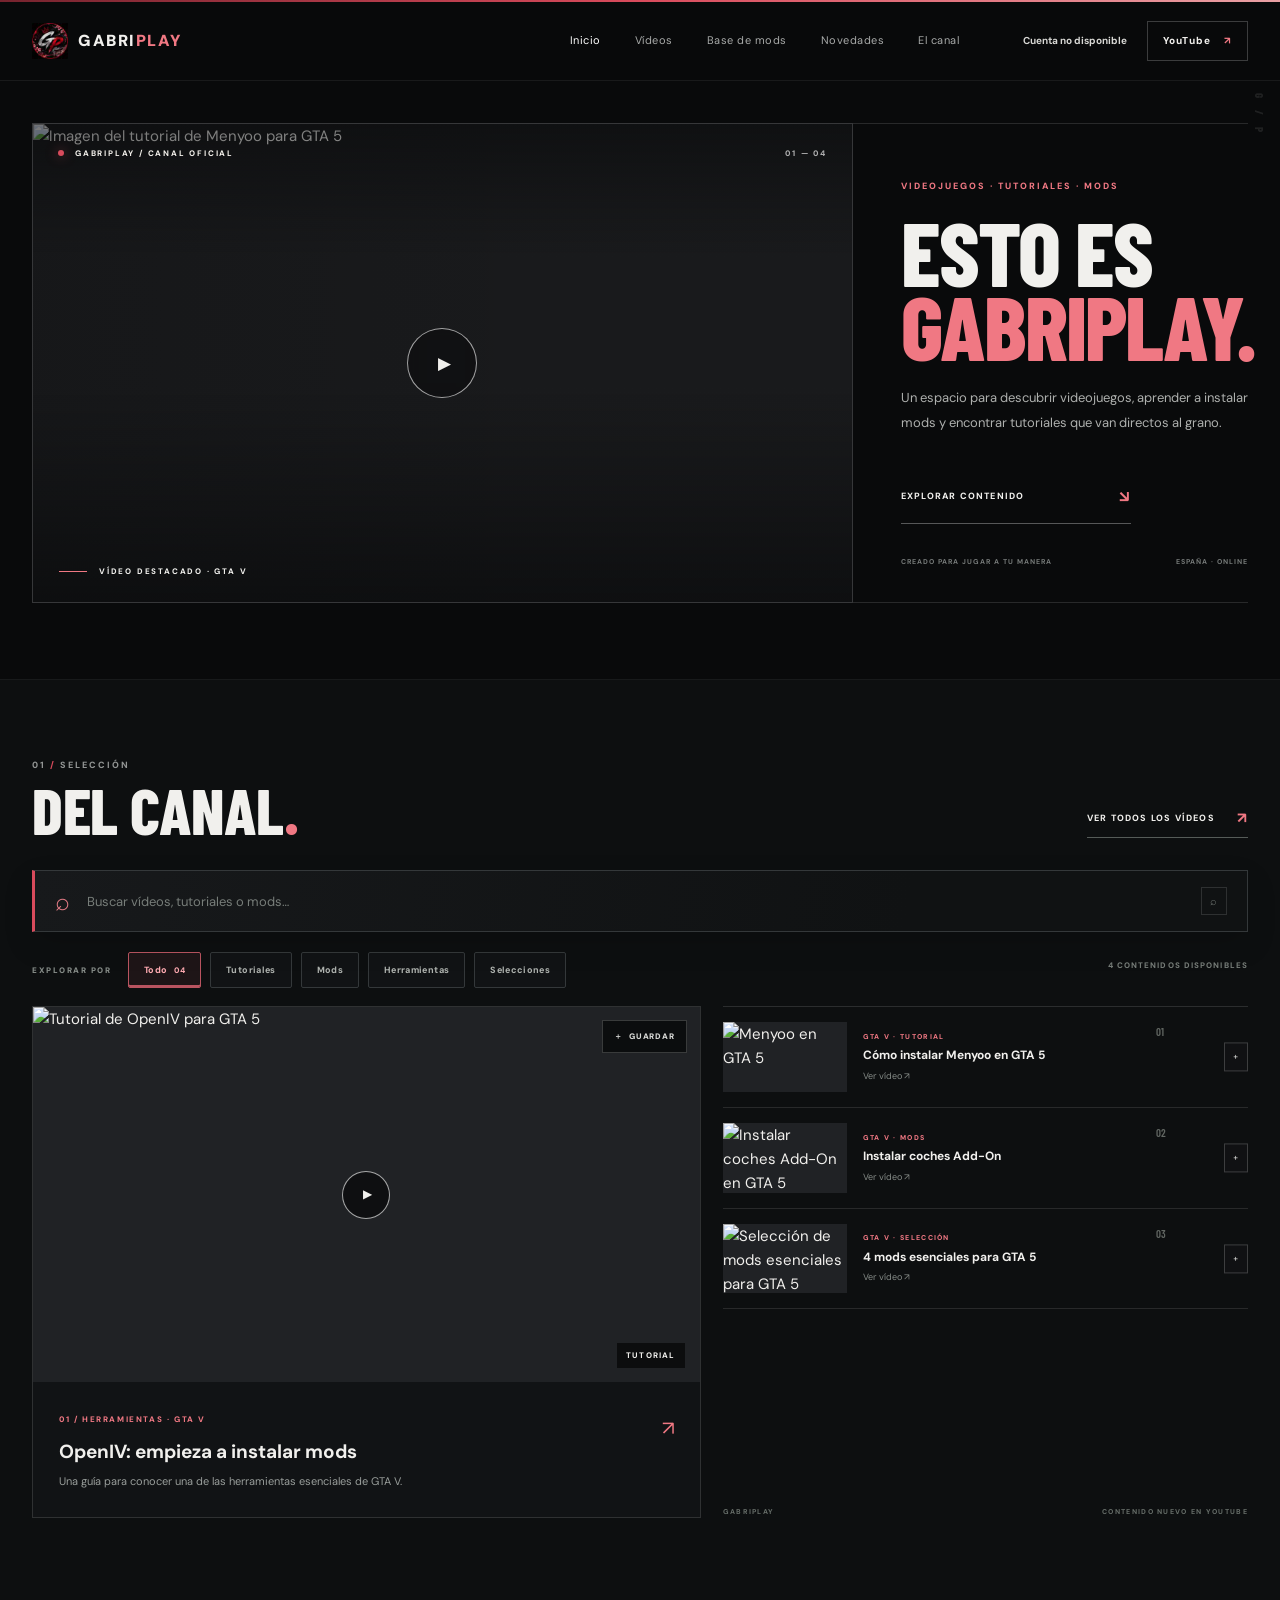
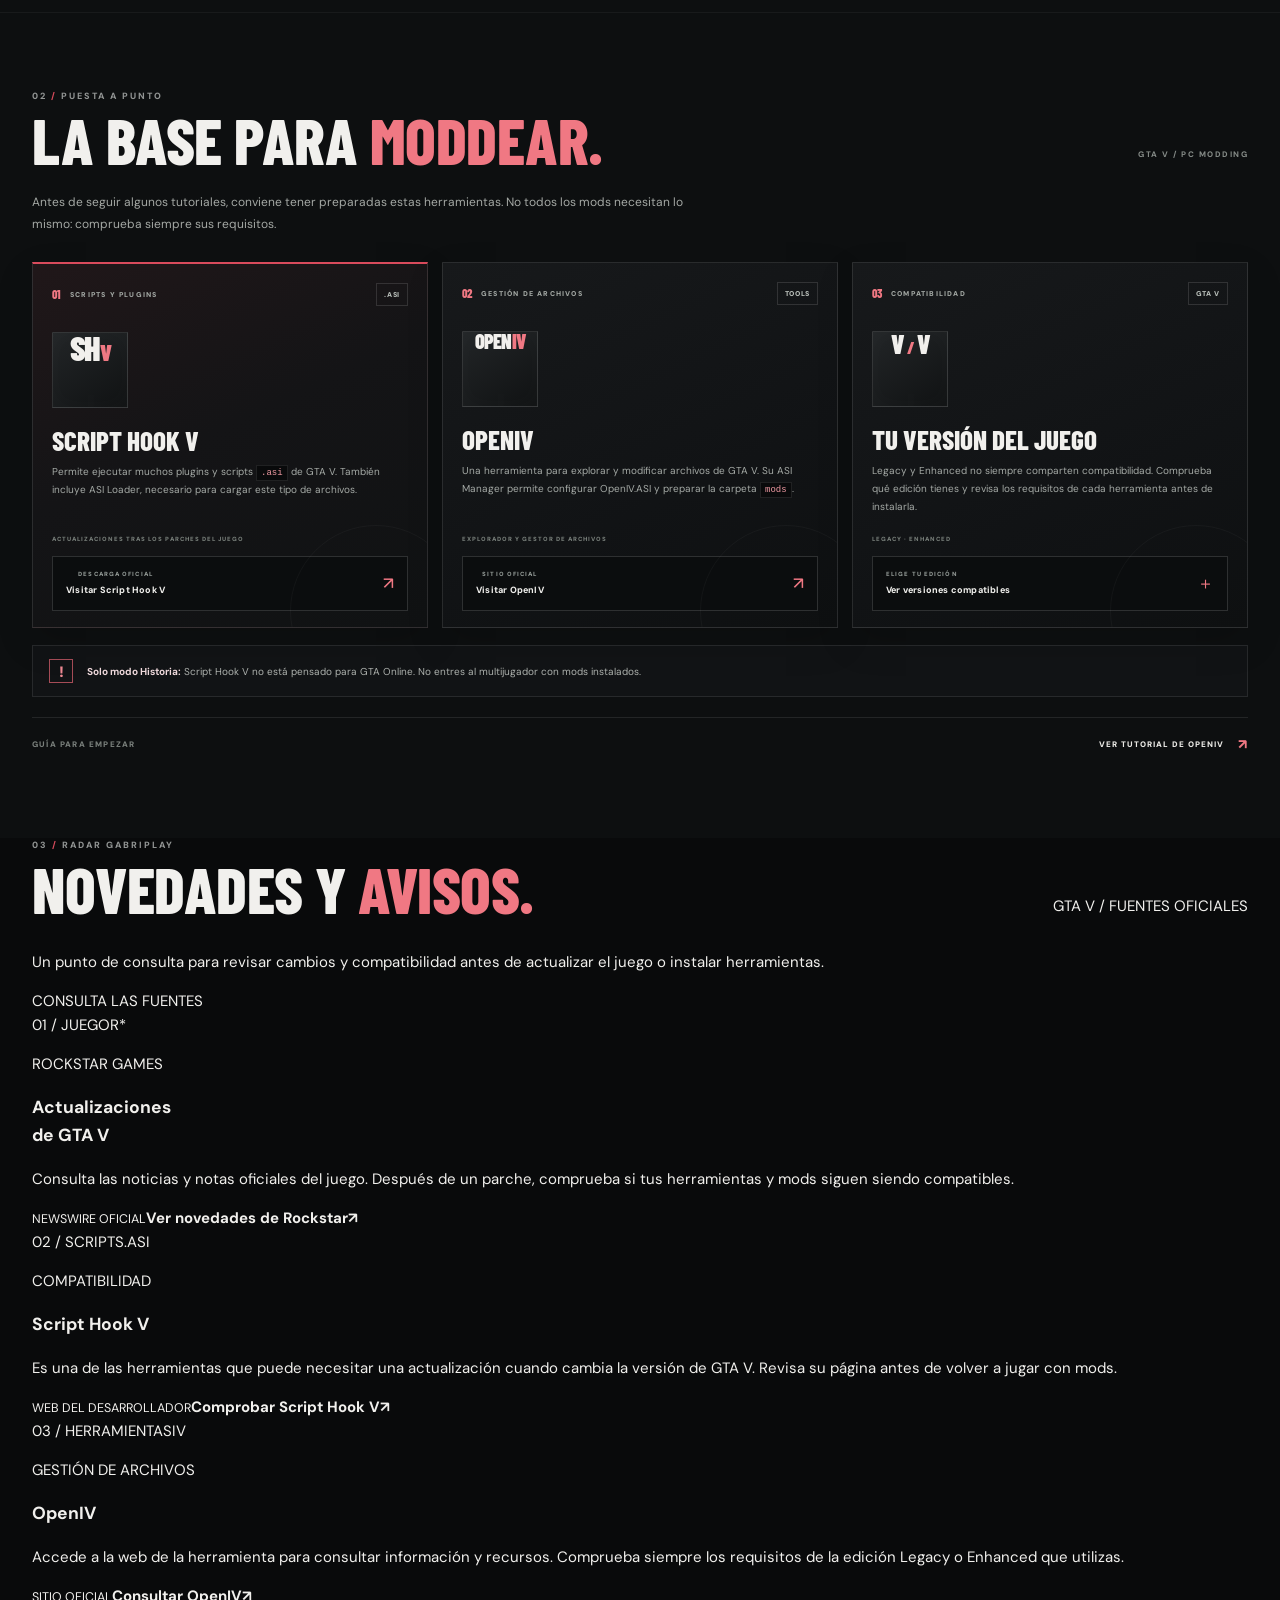
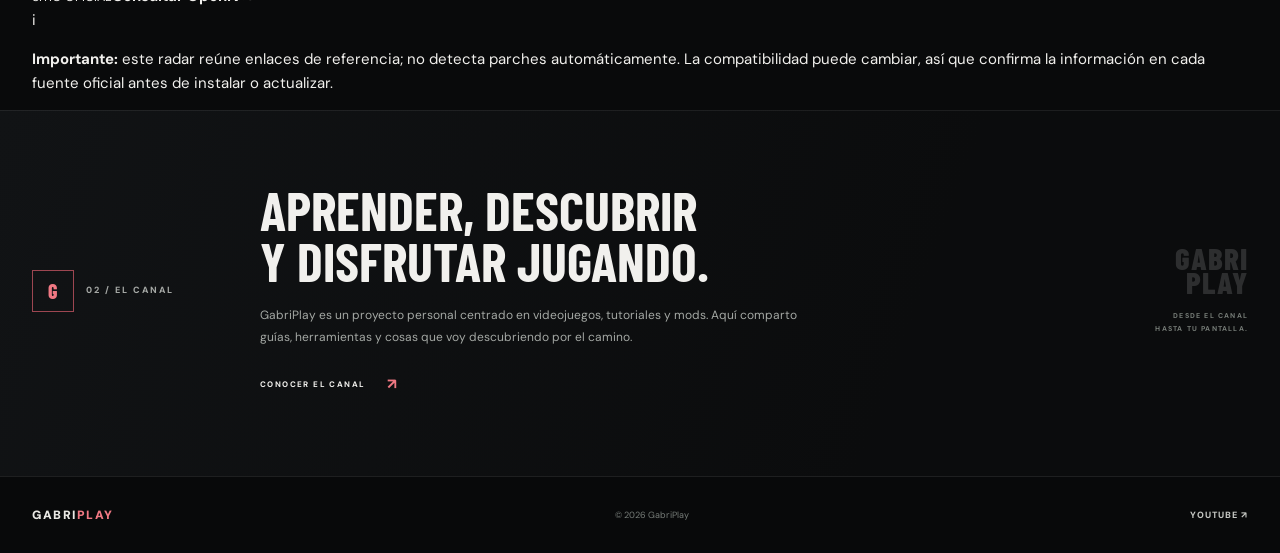
==== commit e0500309: "Add GabriPlay updates radar section" ====
--- a/index.html
+++ b/index.html
@@ -24,7 +24,7 @@
   <nav class="nav container" aria-label="Navegación principal">
     <a class="brand" href="#inicio" aria-label="GabriPlay, inicio"><img src="assets/gabriplay-logo.svg" alt=""><span>GABRI<span>PLAY</span></span></a>
     <button class="menu-toggle" id="menuToggle" aria-expanded="false" aria-controls="navLinks" aria-label="Abrir menú"><span></span><span></span></button>
-    <div class="nav-links" id="navLinks"><a class="current" href="#inicio">Inicio</a><a href="#videos">Vídeos</a><a href="#kit-mods">Base de mods</a><a href="#sobre">El canal</a></div>
+    <div class="nav-links" id="navLinks"><a class="current" href="#inicio">Inicio</a><a href="#videos">Vídeos</a><a href="#kit-mods">Base de mods</a><a href="#novedades">Novedades</a><a href="#sobre">El canal</a></div>
     <div class="nav-actions"><button class="account-button" id="accountButton" type="button"><span class="account-dot"></span> Iniciar sesión</button><a class="nav-youtube" href="https://www.youtube.com/@GabriPlay10" target="_blank" rel="noopener">YouTube <span>↗</span></a></div>
   </nav>
 </header>
@@ -128,6 +128,49 @@
       </div>
       <div class="toolkit-warning"><span class="toolkit-warning-mark">!</span><p><strong>Solo modo Historia:</strong> Script Hook V no está pensado para GTA Online. No entres al multijugador con mods instalados.</p></div>
       <div class="toolkit-footer"><span>GUÍA PARA EMPEZAR</span><a href="https://youtu.be/NcGygok41Lk" target="_blank" rel="noopener">VER TUTORIAL DE OPENIV <span>↗</span></a></div>
+    </div>
+  </section>
+
+  <section class="updates-section" id="novedades" aria-labelledby="updates-title">
+    <div class="container">
+      <div class="section-heading updates-heading">
+        <div><p class="section-index">03 <span>/</span> RADAR GABRIPLAY</p><h2 id="updates-title">Novedades y <span>avisos.</span></h2></div>
+        <span class="updates-heading-note">GTA V / FUENTES OFICIALES</span>
+      </div>
+      <div class="updates-intro-row">
+        <p>Un punto de consulta para revisar cambios y compatibilidad antes de actualizar el juego o instalar herramientas.</p>
+        <span class="updates-manual"><i></i> CONSULTA LAS FUENTES</span>
+      </div>
+      <div class="updates-grid">
+        <article class="update-card update-card-featured">
+          <div class="update-card-top"><span>01 / JUEGO</span><span class="update-card-mark">R*</span></div>
+          <div class="update-card-body">
+            <p class="update-eyebrow">ROCKSTAR GAMES</p>
+            <h3>Actualizaciones<br>de GTA V</h3>
+            <p>Consulta las noticias y notas oficiales del juego. Después de un parche, comprueba si tus herramientas y mods siguen siendo compatibles.</p>
+          </div>
+          <a href="https://www.rockstargames.com/es/newswire" target="_blank" rel="noopener" class="update-card-link"><span><small>NEWSWIRE OFICIAL</small><strong>Ver novedades de Rockstar</strong></span><b>↗</b></a>
+        </article>
+        <article class="update-card">
+          <div class="update-card-top"><span>02 / SCRIPTS</span><span class="update-card-mark">.ASI</span></div>
+          <div class="update-card-body">
+            <p class="update-eyebrow">COMPATIBILIDAD</p>
+            <h3>Script Hook V</h3>
+            <p>Es una de las herramientas que puede necesitar una actualización cuando cambia la versión de GTA V. Revisa su página antes de volver a jugar con mods.</p>
+          </div>
+          <a href="https://www.dev-c.com/gtav/scripthookv/" target="_blank" rel="noopener" class="update-card-link"><span><small>WEB DEL DESARROLLADOR</small><strong>Comprobar Script Hook V</strong></span><b>↗</b></a>
+        </article>
+        <article class="update-card">
+          <div class="update-card-top"><span>03 / HERRAMIENTAS</span><span class="update-card-mark">IV</span></div>
+          <div class="update-card-body">
+            <p class="update-eyebrow">GESTIÓN DE ARCHIVOS</p>
+            <h3>OpenIV</h3>
+            <p>Accede a la web de la herramienta para consultar información y recursos. Comprueba siempre los requisitos de la edición Legacy o Enhanced que utilizas.</p>
+          </div>
+          <a href="https://openiv.com/" target="_blank" rel="noopener" class="update-card-link"><span><small>SITIO OFICIAL</small><strong>Consultar OpenIV</strong></span><b>↗</b></a>
+        </article>
+      </div>
+      <div class="updates-note"><span class="updates-note-icon">i</span><p><strong>Importante:</strong> este radar reúne enlaces de referencia; no detecta parches automáticamente. La compatibilidad puede cambiar, así que confirma la información en cada fuente oficial antes de instalar o actualizar.</p></div>
     </div>
   </section>
 
--- a/assets/gabriplay.css
+++ b/assets/gabriplay.css
@@ -314,3 +314,57 @@
 .toolkit-modal-accept:disabled{opacity:.38;cursor:not-allowed}
 .toolkit-modal-accept:disabled:hover{background:#a64c5726}
 @media(max-width:520px){.version-info-options{grid-template-columns:1fr}.version-info-card{min-height:145px}.version-info-card strong{margin-top:14px}}
+
+
+/* Corrección de escritorio: los diálogos siempre cubren el viewport, por encima de toda la web. */
+@media (min-width: 521px){
+ html body .toolkit-modal{
+  position:fixed!important;
+  inset:0!important;
+  z-index:2147483000!important;
+  display:none;
+  width:100vw;
+  height:100vh;
+  height:100dvh;
+  min-height:100vh;
+  margin:0!important;
+  padding:32px!important;
+  align-items:center!important;
+  justify-content:center!important;
+  overflow-y:auto!important;
+  isolation:isolate;
+  box-sizing:border-box;
+ }
+ html body .toolkit-modal.open{
+  display:flex!important;
+ }
+ html body .toolkit-modal .toolkit-modal-backdrop{
+  position:fixed!important;
+  inset:0!important;
+  z-index:0!important;
+  width:100vw!important;
+  height:100vh!important;
+  height:100dvh!important;
+  background:rgba(3,4,5,.84)!important;
+  backdrop-filter:blur(9px);
+ }
+ html body .toolkit-modal .toolkit-modal-panel{
+  position:relative!important;
+  z-index:1!important;
+  flex:0 1 620px;
+  width:min(620px,calc(100vw - 64px))!important;
+  max-width:620px!important;
+  max-height:calc(100dvh - 64px)!important;
+  margin:auto!important;
+  overflow-y:auto!important;
+  overscroll-behavior:contain;
+  box-shadow:0 32px 110px rgba(0,0,0,.82),0 0 0 1px rgba(255,255,255,.035);
+ }
+}
+@media (min-width: 1100px){
+ html body .toolkit-modal .toolkit-modal-panel{
+  width:min(660px,calc(100vw - 96px))!important;
+  max-width:660px!important;
+  padding:38px!important;
+ }
+}
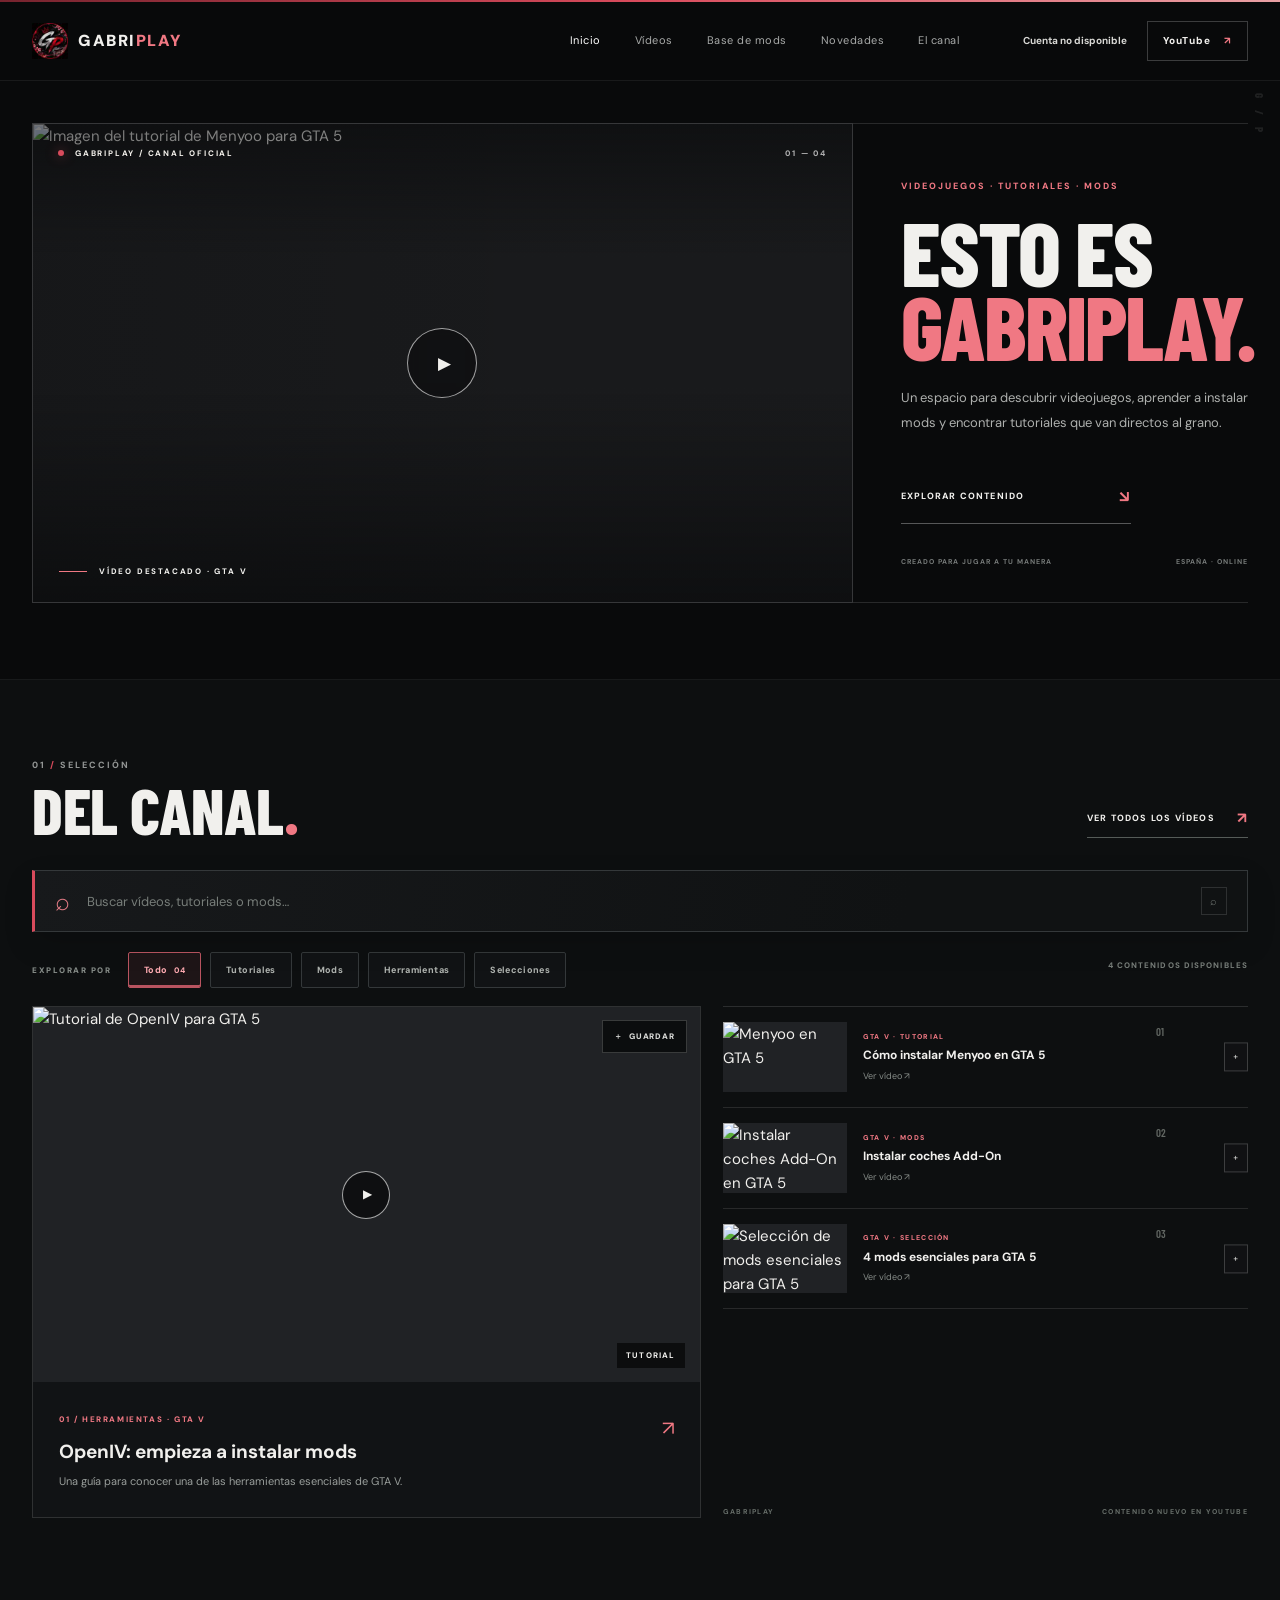
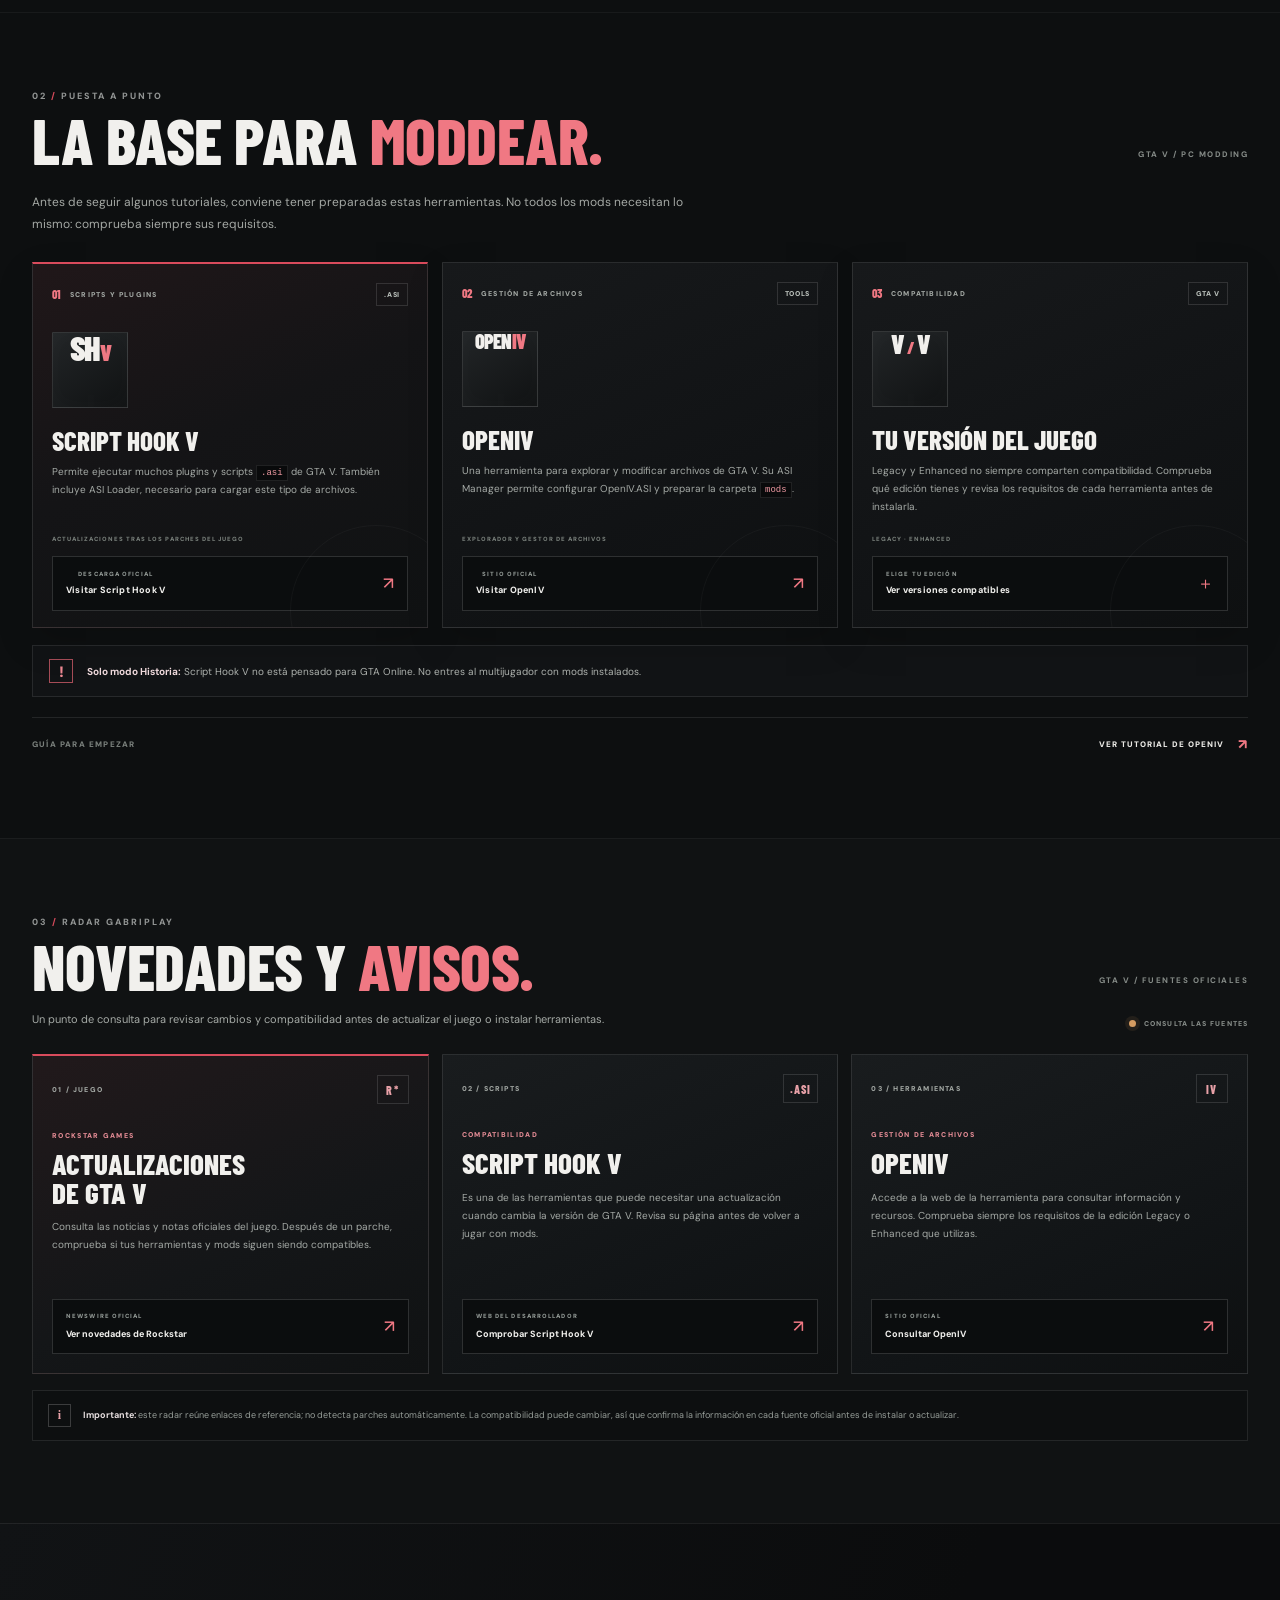
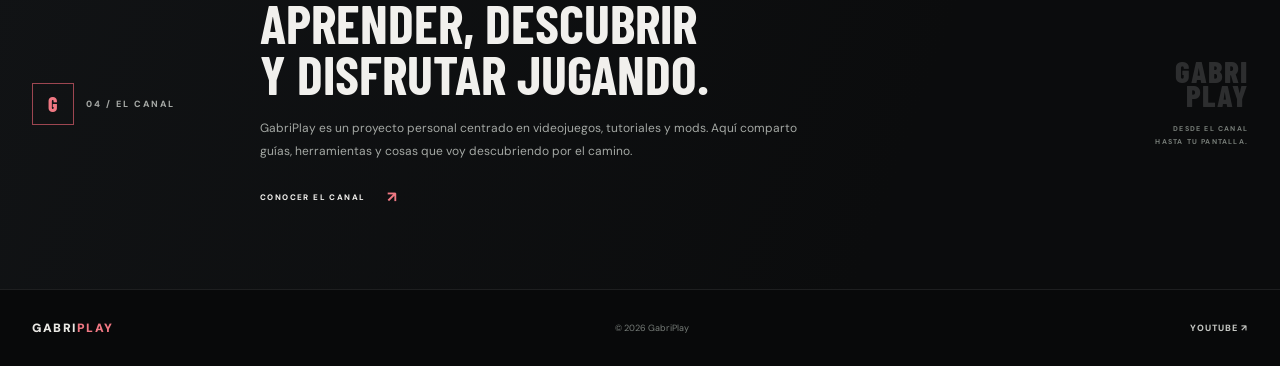
==== commit 1baa0038: "Fix GabriPlay section numbering" ====
--- a/index.html
+++ b/index.html
@@ -176,7 +176,7 @@
 
   <section class="about-section" id="sobre">
     <div class="container about-inner">
-      <div class="about-label"><span class="about-symbol">G</span><span>02 / EL CANAL</span></div>
+      <div class="about-label"><span class="about-symbol">G</span><span>04 / EL CANAL</span></div>
       <div class="about-main"><h2>Aprender, descubrir<br>y disfrutar jugando.</h2><p>GabriPlay es un proyecto personal centrado en videojuegos, tutoriales y mods. Aquí comparto guías, herramientas y cosas que voy descubriendo por el camino.</p><a href="https://www.youtube.com/@GabriPlay10" target="_blank" rel="noopener" class="about-link">CONOCER EL CANAL <span>↗</span></a></div>
       <div class="about-aside"><span>GABRI<br>PLAY</span><small>DESDE EL CANAL<br>HASTA TU PANTALLA.</small></div>
     </div>
--- a/assets/gabriplay.css
+++ b/assets/gabriplay.css
@@ -368,3 +368,35 @@
   padding:38px!important;
  }
 }
+
+
+/* Radar de novedades: fuentes oficiales y avisos de compatibilidad. */
+.updates-section{padding:76px 0 82px;border-top:1px solid #ffffff0c;background:#101213}
+.updates-heading{margin-bottom:20px}
+.updates-heading-note{padding-bottom:8px;color:#858b87;font-size:8px;font-weight:800;letter-spacing:1.5px}
+.updates-intro-row{display:flex;align-items:flex-end;justify-content:space-between;gap:20px;margin:-5px 0 25px}
+.updates-intro-row>p{max-width:620px;margin:0;color:#a5aaa6;font-size:11px;line-height:1.8}
+.updates-manual{display:flex;align-items:center;gap:8px;flex:none;color:#858b87;font-size:7px;font-weight:900;letter-spacing:1.1px}
+.updates-manual i{width:7px;height:7px;border-radius:50%;background:#d49b61;box-shadow:0 0 0 4px #d49b6118}
+.updates-grid{display:grid;grid-template-columns:repeat(3,minmax(0,1fr));gap:13px}
+.update-card{display:flex;flex-direction:column;min-width:0;min-height:320px;padding:19px;border:1px solid #ffffff1c;background:linear-gradient(155deg,#191c1e,#111416 68%,#0e1011);transition:border-color .2s,transform .2s}
+.update-card:hover{transform:translateY(-3px);border-color:#75434a}
+.update-card-featured{border-top:2px solid var(--red);background:linear-gradient(155deg,#21191b,#141618 58%,#101213)}
+.update-card-top{display:flex;align-items:center;justify-content:space-between;color:#a1a6a2;font-size:7px;font-weight:900;letter-spacing:1.2px}
+.update-card-mark{display:grid;place-items:center;min-width:32px;height:29px;padding:0 6px;border:1px solid #ffffff20;color:#e7a0a7;font:800 12px "Barlow Condensed",sans-serif}
+.update-card-body{padding:26px 0 20px}
+.update-eyebrow{margin:0 0 9px;color:#e18a93;font-size:7px;font-weight:900;letter-spacing:1.3px}
+.update-card-body h3{margin:0 0 11px;color:#f1f0ed;font:800 29px/.98 "Barlow Condensed",Impact,sans-serif;text-transform:uppercase}
+.update-card-body>p:last-child{margin:0;color:#a5aaa6;font-size:10px;line-height:1.8}
+.update-card-link{display:flex;align-items:center;justify-content:space-between;gap:12px;margin-top:auto;padding:12px 13px;border:1px solid #ffffff25;background:#0b0d0e;transition:border-color .2s,background .2s}
+.update-card-link:hover{border-color:#b95460;background:#1a1214}
+.update-card-link>span{display:flex;flex-direction:column;gap:5px}
+.update-card-link small{color:#929995;font-size:6px;font-weight:900;letter-spacing:1.1px}
+.update-card-link strong{color:#f0efec;font-size:9px;font-weight:800}
+.update-card-link>b{color:var(--red-soft);font-size:17px;font-weight:500}
+.updates-note{display:flex;align-items:center;gap:12px;margin-top:16px;padding:13px 15px;border:1px solid #ffffff18;background:#0d0f10}
+.updates-note-icon{display:grid;place-items:center;flex:none;width:23px;height:23px;border:1px solid #ffffff30;color:#e7a0a7;font:700 12px Georgia,serif}
+.updates-note p{margin:0;color:#969d98;font-size:9px;line-height:1.75}
+.updates-note strong{color:#e7dfe0}
+@media(max-width:850px){.updates-grid{grid-template-columns:1fr 1fr}.update-card:last-child{grid-column:1/-1;min-height:270px}}
+@media(max-width:650px){.updates-section{padding:57px 0 63px}.updates-heading-note{display:none}.updates-intro-row{align-items:flex-start;flex-direction:column;gap:12px;margin-top:-7px}.updates-grid{grid-template-columns:1fr;gap:10px}.update-card,.update-card:last-child{grid-column:auto;min-height:0;padding:17px}.update-card-body{padding:20px 0 17px}.update-card-body h3{font-size:26px}.updates-note{align-items:flex-start;padding:12px}}
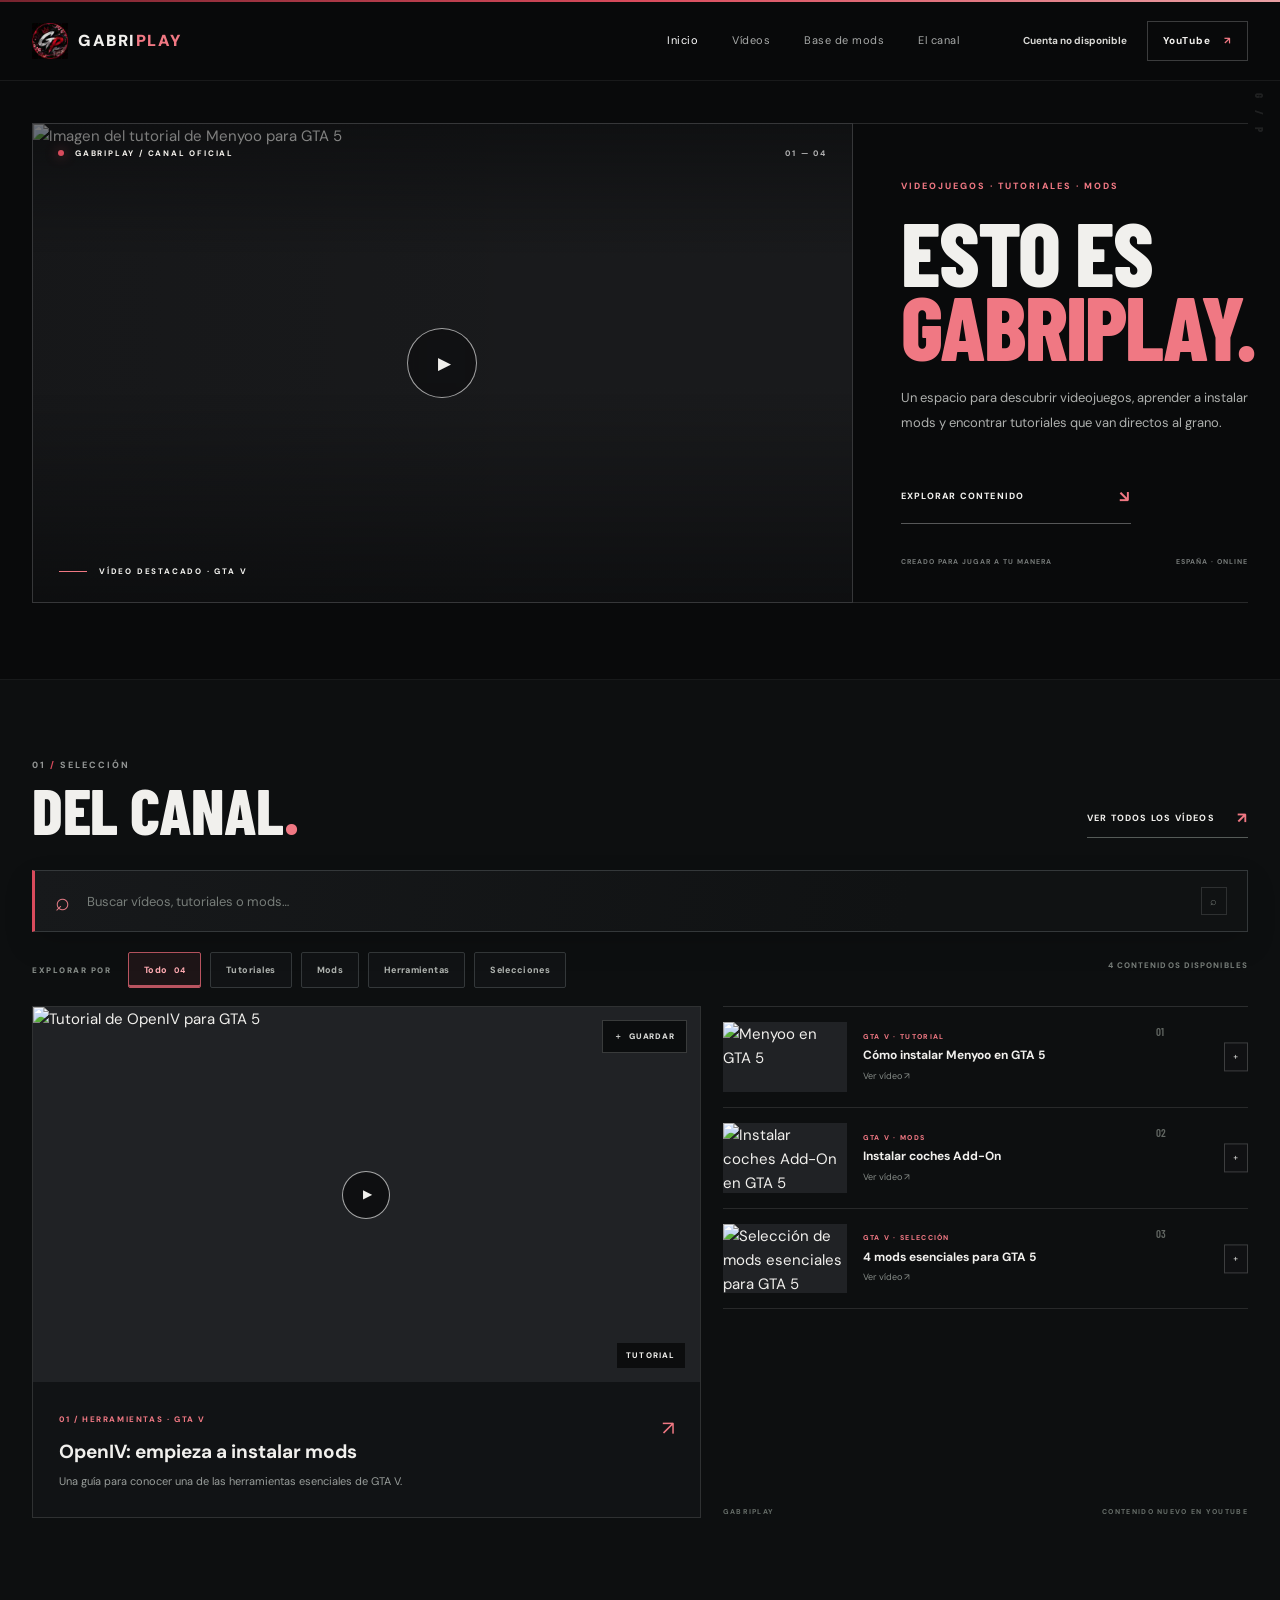
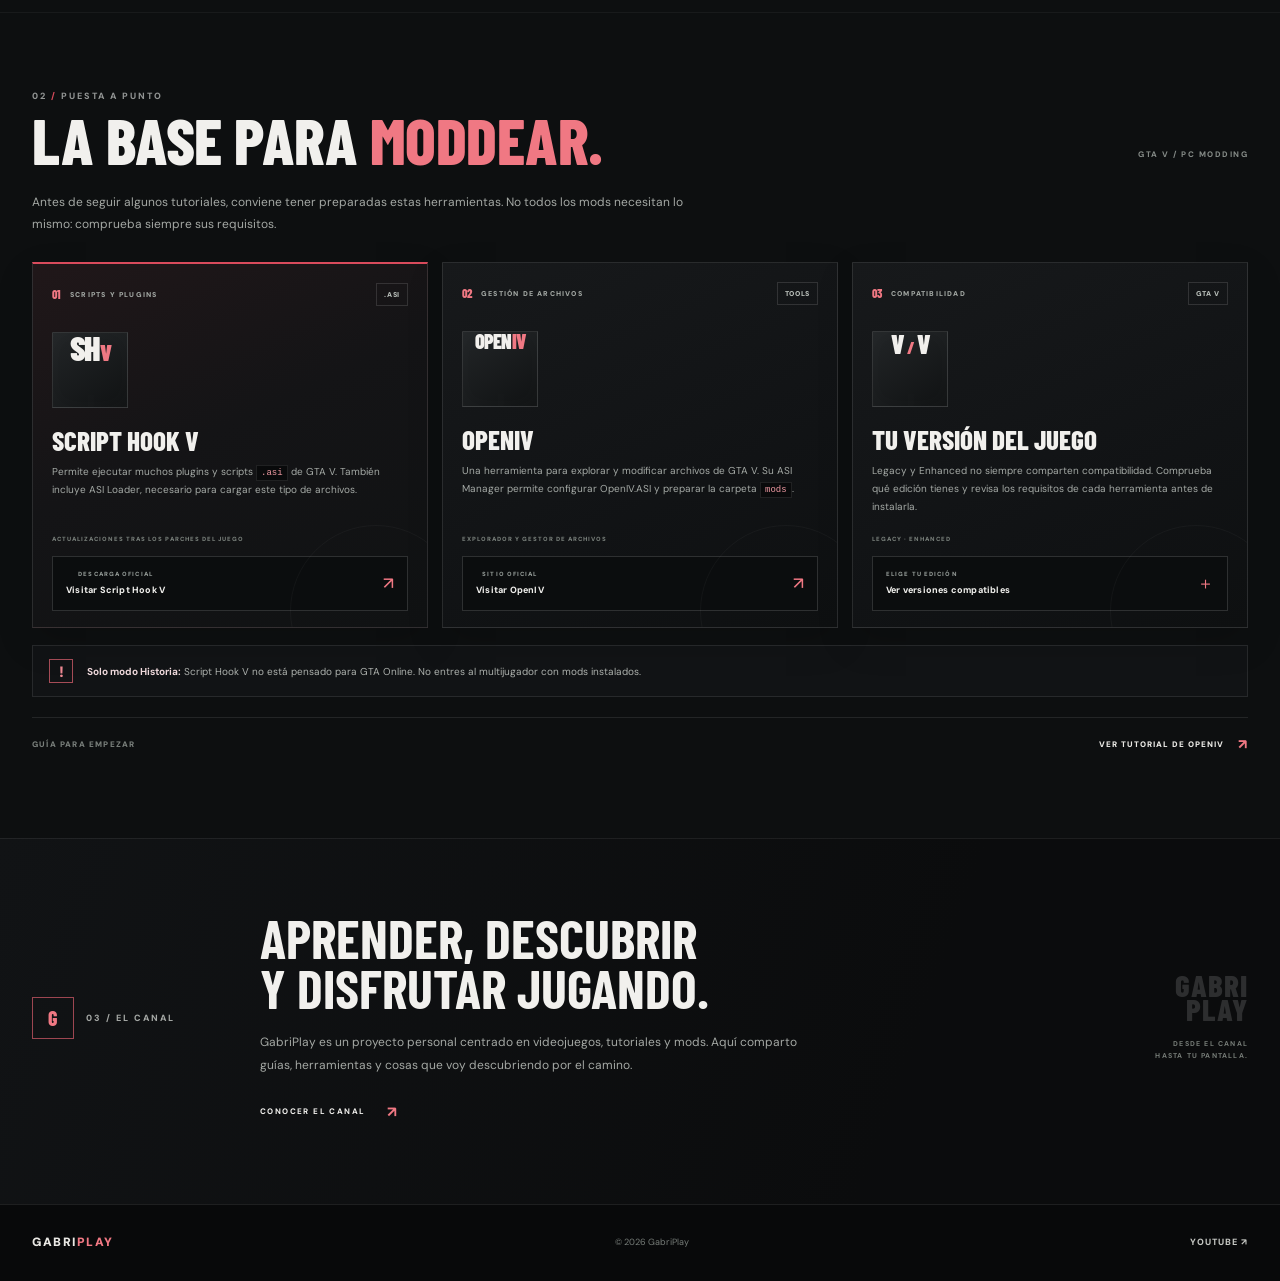
==== commit d8a884ae: "Remove Novedades section and navigation link" ====
--- a/index.html
+++ b/index.html
@@ -24,7 +24,7 @@
   <nav class="nav container" aria-label="Navegación principal">
     <a class="brand" href="#inicio" aria-label="GabriPlay, inicio"><img src="assets/gabriplay-logo.svg" alt=""><span>GABRI<span>PLAY</span></span></a>
     <button class="menu-toggle" id="menuToggle" aria-expanded="false" aria-controls="navLinks" aria-label="Abrir menú"><span></span><span></span></button>
-    <div class="nav-links" id="navLinks"><a class="current" href="#inicio">Inicio</a><a href="#videos">Vídeos</a><a href="#kit-mods">Base de mods</a><a href="#novedades">Novedades</a><a href="#sobre">El canal</a></div>
+    <div class="nav-links" id="navLinks"><a class="current" href="#inicio">Inicio</a><a href="#videos">Vídeos</a><a href="#kit-mods">Base de mods</a><a href="#sobre">El canal</a></div>
     <div class="nav-actions"><button class="account-button" id="accountButton" type="button"><span class="account-dot"></span> Iniciar sesión</button><a class="nav-youtube" href="https://www.youtube.com/@GabriPlay10" target="_blank" rel="noopener">YouTube <span>↗</span></a></div>
   </nav>
 </header>
@@ -131,52 +131,9 @@
     </div>
   </section>
 
-  <section class="updates-section" id="novedades" aria-labelledby="updates-title">
-    <div class="container">
-      <div class="section-heading updates-heading">
-        <div><p class="section-index">03 <span>/</span> RADAR GABRIPLAY</p><h2 id="updates-title">Novedades y <span>avisos.</span></h2></div>
-        <span class="updates-heading-note">GTA V / FUENTES OFICIALES</span>
-      </div>
-      <div class="updates-intro-row">
-        <p>Un punto de consulta para revisar cambios y compatibilidad antes de actualizar el juego o instalar herramientas.</p>
-        <span class="updates-manual"><i></i> CONSULTA LAS FUENTES</span>
-      </div>
-      <div class="updates-grid">
-        <article class="update-card update-card-featured">
-          <div class="update-card-top"><span>01 / JUEGO</span><span class="update-card-mark">R*</span></div>
-          <div class="update-card-body">
-            <p class="update-eyebrow">ROCKSTAR GAMES</p>
-            <h3>Actualizaciones<br>de GTA V</h3>
-            <p>Consulta las noticias y notas oficiales del juego. Después de un parche, comprueba si tus herramientas y mods siguen siendo compatibles.</p>
-          </div>
-          <a href="https://www.rockstargames.com/es/newswire" target="_blank" rel="noopener" class="update-card-link"><span><small>NEWSWIRE OFICIAL</small><strong>Ver novedades de Rockstar</strong></span><b>↗</b></a>
-        </article>
-        <article class="update-card">
-          <div class="update-card-top"><span>02 / SCRIPTS</span><span class="update-card-mark">.ASI</span></div>
-          <div class="update-card-body">
-            <p class="update-eyebrow">COMPATIBILIDAD</p>
-            <h3>Script Hook V</h3>
-            <p>Es una de las herramientas que puede necesitar una actualización cuando cambia la versión de GTA V. Revisa su página antes de volver a jugar con mods.</p>
-          </div>
-          <a href="https://www.dev-c.com/gtav/scripthookv/" target="_blank" rel="noopener" class="update-card-link"><span><small>WEB DEL DESARROLLADOR</small><strong>Comprobar Script Hook V</strong></span><b>↗</b></a>
-        </article>
-        <article class="update-card">
-          <div class="update-card-top"><span>03 / HERRAMIENTAS</span><span class="update-card-mark">IV</span></div>
-          <div class="update-card-body">
-            <p class="update-eyebrow">GESTIÓN DE ARCHIVOS</p>
-            <h3>OpenIV</h3>
-            <p>Accede a la web de la herramienta para consultar información y recursos. Comprueba siempre los requisitos de la edición Legacy o Enhanced que utilizas.</p>
-          </div>
-          <a href="https://openiv.com/" target="_blank" rel="noopener" class="update-card-link"><span><small>SITIO OFICIAL</small><strong>Consultar OpenIV</strong></span><b>↗</b></a>
-        </article>
-      </div>
-      <div class="updates-note"><span class="updates-note-icon">i</span><p><strong>Importante:</strong> este radar reúne enlaces de referencia; no detecta parches automáticamente. La compatibilidad puede cambiar, así que confirma la información en cada fuente oficial antes de instalar o actualizar.</p></div>
-    </div>
-  </section>
-
   <section class="about-section" id="sobre">
     <div class="container about-inner">
-      <div class="about-label"><span class="about-symbol">G</span><span>04 / EL CANAL</span></div>
+      <div class="about-label"><span class="about-symbol">G</span><span>03 / EL CANAL</span></div>
       <div class="about-main"><h2>Aprender, descubrir<br>y disfrutar jugando.</h2><p>GabriPlay es un proyecto personal centrado en videojuegos, tutoriales y mods. Aquí comparto guías, herramientas y cosas que voy descubriendo por el camino.</p><a href="https://www.youtube.com/@GabriPlay10" target="_blank" rel="noopener" class="about-link">CONOCER EL CANAL <span>↗</span></a></div>
       <div class="about-aside"><span>GABRI<br>PLAY</span><small>DESDE EL CANAL<br>HASTA TU PANTALLA.</small></div>
     </div>
--- a/assets/gabriplay.css
+++ b/assets/gabriplay.css
@@ -400,3 +400,35 @@
 .updates-note strong{color:#e7dfe0}
 @media(max-width:850px){.updates-grid{grid-template-columns:1fr 1fr}.update-card:last-child{grid-column:1/-1;min-height:270px}}
 @media(max-width:650px){.updates-section{padding:57px 0 63px}.updates-heading-note{display:none}.updates-intro-row{align-items:flex-start;flex-direction:column;gap:12px;margin-top:-7px}.updates-grid{grid-template-columns:1fr;gap:10px}.update-card,.update-card:last-child{grid-column:auto;min-height:0;padding:17px}.update-card-body{padding:20px 0 17px}.update-card-body h3{font-size:26px}.updates-note{align-items:flex-start;padding:12px}}
+
+
+/* Radar: cada fuente y aviso queda delimitado en su propio recuadro. */
+.updates-intro-row{align-items:center;margin:0 0 18px;padding:15px 17px;border:1px solid #ffffff20;border-left:2px solid var(--red);background:linear-gradient(100deg,#191719,#111416)}
+.updates-intro-row>p{max-width:720px}
+.updates-grid{gap:16px}
+.update-card{position:relative;min-height:335px;padding:0;border:1px solid #34383a;background:#121516;box-shadow:0 14px 32px #0003;overflow:hidden}
+.update-card::before{content:"";position:absolute;inset:0 0 auto;height:2px;background:#ffffff20}
+.update-card-featured::before{background:var(--red)}
+.update-card:hover{transform:translateY(-3px);border-color:#a64c57}
+.update-card-top{min-height:53px;padding:0 18px;border-bottom:1px solid #ffffff18;background:#171a1c}
+.update-card-mark{min-width:35px;height:30px;background:#0e1011}
+.update-card-body{flex:1;padding:23px 18px 22px}
+.update-card-body h3{min-height:56px;padding-bottom:13px;border-bottom:1px solid #ffffff18}
+.update-card-body>p:last-child{padding-top:1px}
+.update-card-link{margin:0 12px 12px;min-height:58px;padding:11px 13px;border-color:#34383a;background:#0c0f10}
+.updates-note{margin-top:17px;padding:15px 17px;border-color:#34383a;background:#151819}
+.updates-note-icon{background:#0e1011}
+@media(max-width:850px){
+ .updates-grid{gap:12px}
+ .update-card{min-height:320px}
+ .update-card:last-child{grid-column:1/-1;min-height:260px}
+}
+@media(max-width:650px){
+ .updates-intro-row{padding:13px 14px;margin-bottom:13px}
+ .updates-grid{gap:11px}
+ .update-card,.update-card:last-child{min-height:0;padding:0}
+ .update-card-body{padding:19px 16px 17px}
+ .update-card-body h3{min-height:0;padding-bottom:11px}
+ .update-card-link{margin:0 10px 10px}
+ .updates-note{padding:13px}
+}
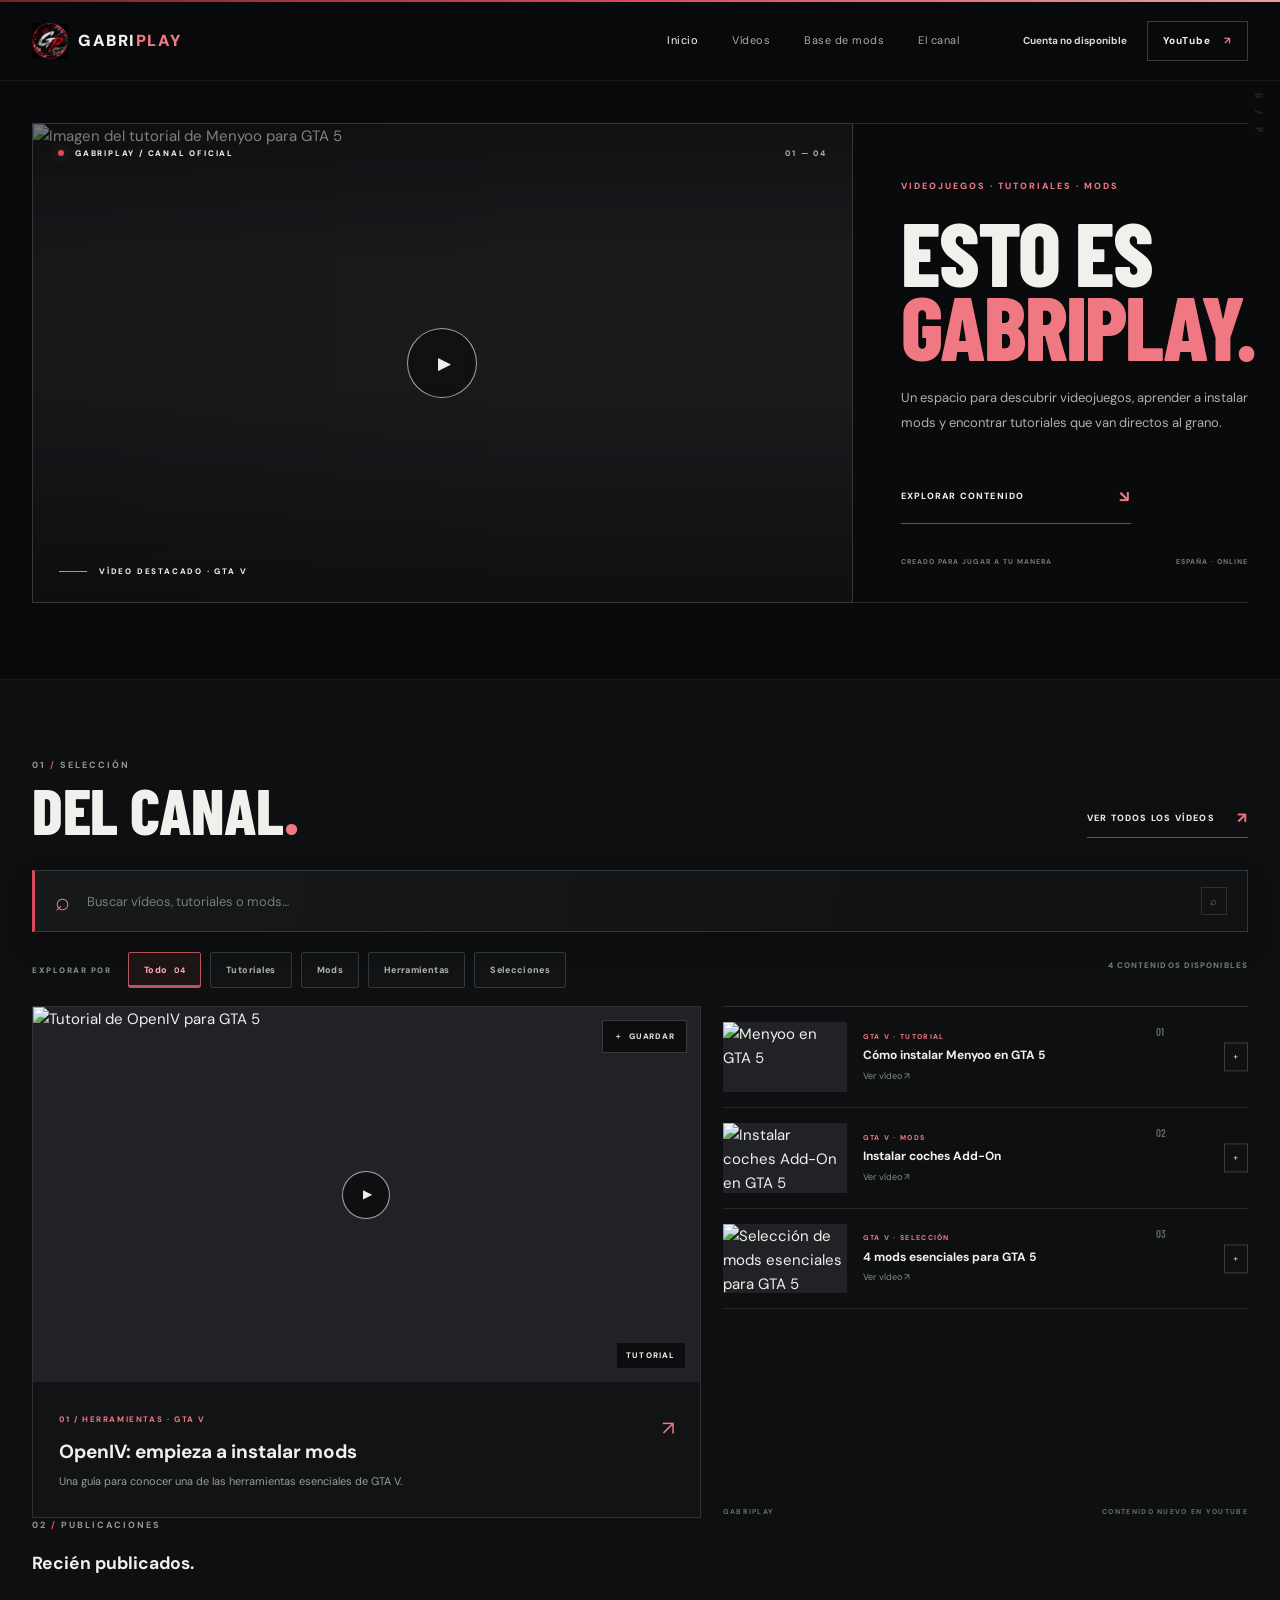
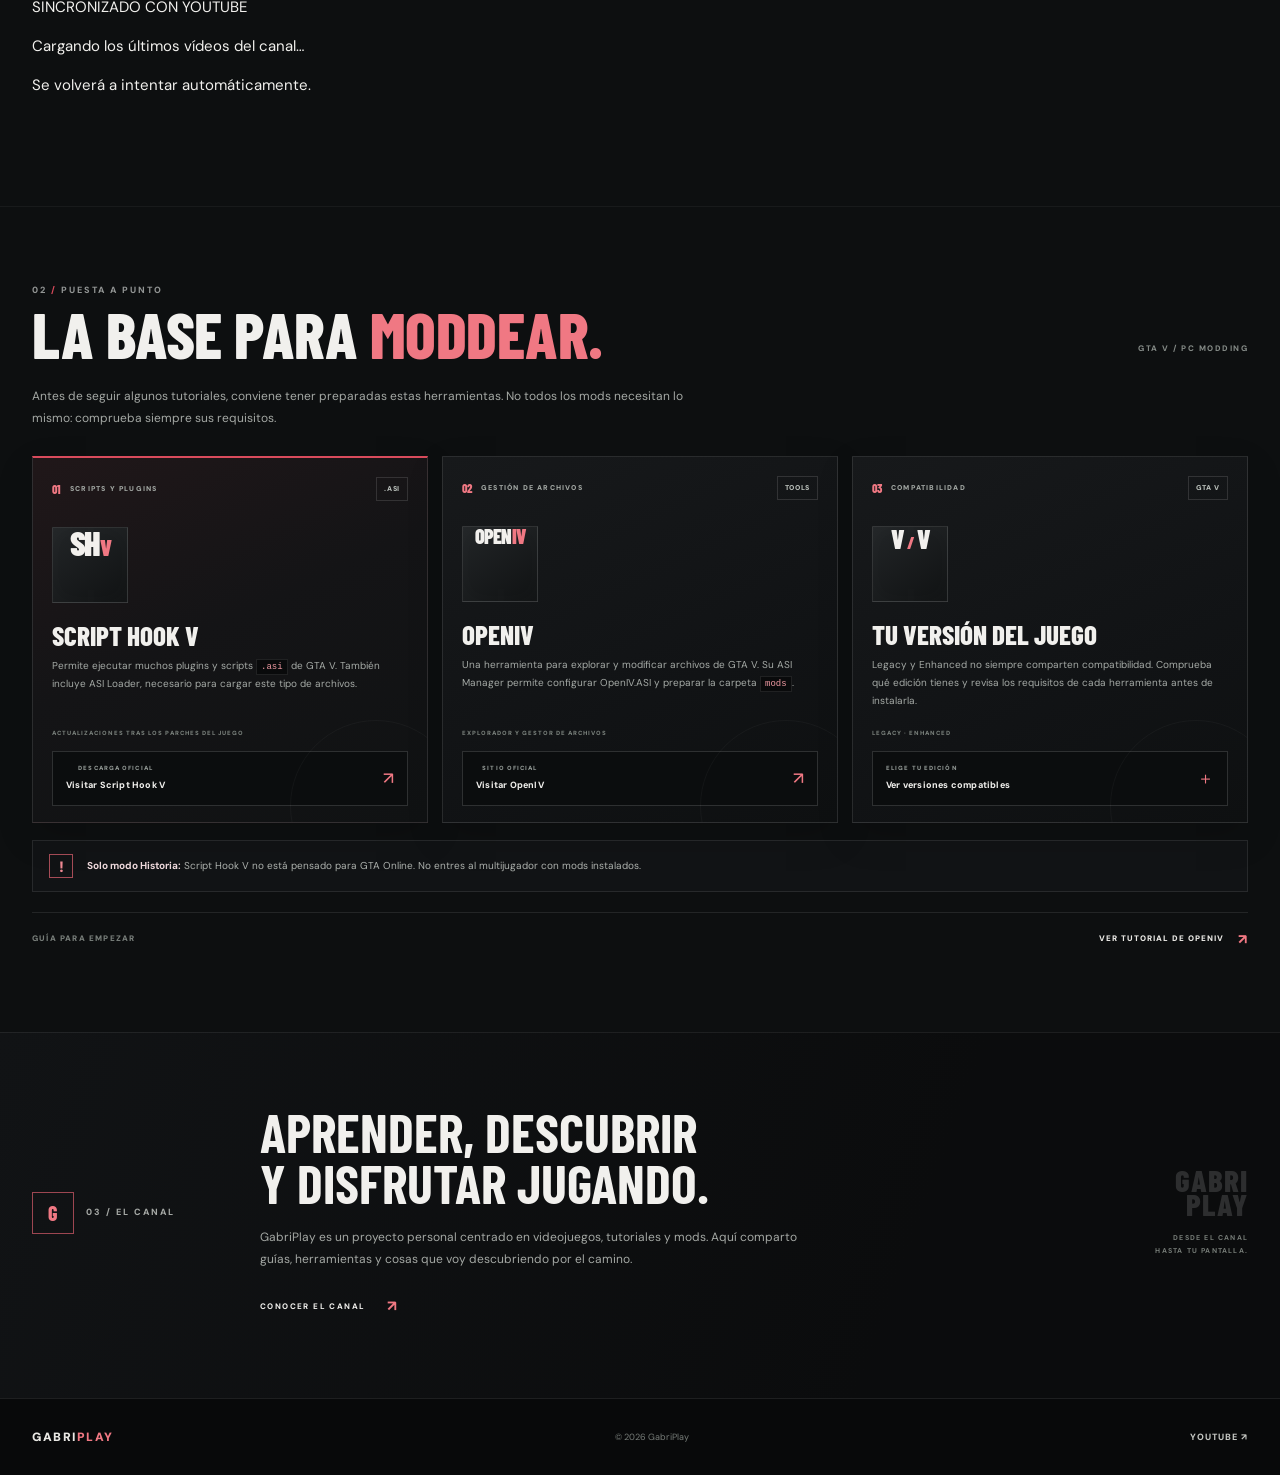
==== commit c647d5c6: "Add automatic latest YouTube videos section" ====
--- a/index.html
+++ b/index.html
@@ -83,6 +83,16 @@
           <div class="video-list-note"><span>GABRIPLAY</span><span>CONTENIDO NUEVO EN YOUTUBE</span></div>
         </div>
       </div>
+      <section class="latest-videos" aria-labelledby="latestVideosTitle">
+        <div class="latest-videos-heading">
+          <div><p class="section-index">02 <span>/</span> PUBLICACIONES</p><h3 id="latestVideosTitle">Recién publicados<span>.</span></h3></div>
+          <span class="latest-sync"><i></i> SINCRONIZADO CON YOUTUBE</span>
+        </div>
+        <div class="latest-video-grid" id="latestVideoGrid" aria-live="polite">
+          <p class="latest-video-state">Cargando los últimos vídeos del canal…</p>
+        </div>
+        <p class="latest-video-footnote" id="latestVideoStatus">Las nuevas publicaciones aparecerán aquí automáticamente.</p>
+      </section>
     </div>
   </section>
 
@@ -220,6 +230,46 @@
 
 </script>
 <script>
+/* Últimas publicaciones públicas del canal GabriPlay. */
+(()=>{
+ const grid=document.getElementById("latestVideoGrid");
+ const status=document.getElementById("latestVideoStatus");
+ if(!grid||!status)return;
+ const excluded=new Set(["NcGygok41Lk","p2j1OEbqp9o","pbcPa3jO1tA","j_k2lIj25xc"]);
+ const feedUrl="./latest-videos.json";
+ const dateFormat=new Intl.DateTimeFormat("es-ES",{day:"numeric",month:"short",year:"numeric"});
+ function makeCard(video){
+  const article=document.createElement("article");article.className="latest-video-card";
+  const link=document.createElement("a");link.className="latest-video-link";link.href="https://www.youtube.com/watch?v="+encodeURIComponent(video.id);link.target="_blank";link.rel="noopener";
+  const media=document.createElement("div");media.className="latest-video-media";
+  const image=document.createElement("img");image.src="https://i.ytimg.com/vi/"+encodeURIComponent(video.id)+"/hqdefault.jpg";image.alt="";image.loading="lazy";
+  const play=document.createElement("span");play.className="latest-video-play";play.textContent="▶";media.append(image,play);
+  const copy=document.createElement("div");copy.className="latest-video-copy";
+  const meta=document.createElement("span");meta.className="latest-video-date";const date=new Date(video.published);meta.textContent=Number.isNaN(date.getTime())?"NUEVO EN EL CANAL":dateFormat.format(date).toUpperCase();
+  const title=document.createElement("h4");title.textContent=video.title||"Nuevo vídeo de GabriPlay";
+  const cta=document.createElement("span");cta.className="latest-video-cta";cta.textContent="VER VÍDEO ↗";
+  copy.append(meta,title,cta);link.append(media,copy);article.append(link);return article;
+ }
+ async function loadLatest(){
+  try{
+   const response=await fetch(feedUrl+"?t="+Date.now(),{cache:"no-store"});
+   if(!response.ok)throw new Error("No se pudo consultar el feed");
+   const videos=await response.json();
+   const fresh=(Array.isArray(videos)?videos:[]).filter(video=>video.id&&!excluded.has(video.id)).slice(0,6);
+   grid.replaceChildren();
+   if(!fresh.length){
+    const empty=document.createElement("p");empty.className="latest-video-state";empty.textContent="Todavía no hay publicaciones nuevas. Cuando subas un vídeo, aparecerá aquí.";grid.append(empty);
+   }else fresh.forEach(video=>grid.append(makeCard(video)));
+   status.textContent="Última comprobación: "+new Intl.DateTimeFormat("es-ES",{hour:"2-digit",minute:"2-digit"}).format(new Date())+" · Actualización automática cada 15 minutos.";
+  }catch(_error){
+   if(!grid.children.length){const error=document.createElement("p");error.className="latest-video-state";error.textContent="No se han podido cargar los últimos vídeos ahora mismo.";grid.append(error);}
+   status.textContent="Se volverá a intentar automáticamente.";
+  }
+ }
+ loadLatest();window.setInterval(loadLatest,15*60*1000);
+})();
+</script>
+<script>
 /* Buscador y filtros del catálogo de vídeos. */
 (()=>{
  const search=document.getElementById("videoSearch");
@@ -251,31 +301,6 @@
   updateCatalog();
  }));
  search.addEventListener("input",updateCatalog);
-})();
-</script>
-
-<script>
-/* Selector de edición y aviso antes de abrir la descarga de Script Hook V. */
-(()=>{
- const modal=document.getElementById("versionModal");
- const picker=document.getElementById("versionPickerStep");
- const warning=document.getElementById("versionWarningStep");
- const selected=document.getElementById("selectedGameVersion");
- const open=document.getElementById("openVersionPicker");
- const close=()=>{modal.classList.remove("open");modal.setAttribute("aria-hidden","true");document.body.classList.remove("version-modal-open");};
- const showPicker=()=>{picker.hidden=false;warning.hidden=true;};
- open.addEventListener("click",()=>{showPicker();modal.classList.add("open");modal.setAttribute("aria-hidden","false");document.body.classList.add("version-modal-open");});
- modal.querySelectorAll("[data-close-version]").forEach(button=>button.addEventListener("click",close));
- modal.querySelectorAll("[data-game-version]").forEach(button=>button.addEventListener("click",()=>{
-  selected.textContent="GTA V "+button.dataset.gameVersion;
-  picker.hidden=true;warning.hidden=false;
- }));
- document.getElementById("backToVersions").addEventListener("click",showPicker);
- document.getElementById("acceptModsWarning").addEventListener("click",()=>{
-  window.open("https://www.dev-c.com/gtav/scripthookv/","_blank","noopener,noreferrer");
-  close();
- });
- document.addEventListener("keydown",event=>{if(event.key==="Escape"&&modal.classList.contains("open"))close();});
 })();
 </script>
 
--- a/assets/gabriplay.css
+++ b/assets/gabriplay.css
@@ -368,67 +368,3 @@
   padding:38px!important;
  }
 }
-
-
-/* Radar de novedades: fuentes oficiales y avisos de compatibilidad. */
-.updates-section{padding:76px 0 82px;border-top:1px solid #ffffff0c;background:#101213}
-.updates-heading{margin-bottom:20px}
-.updates-heading-note{padding-bottom:8px;color:#858b87;font-size:8px;font-weight:800;letter-spacing:1.5px}
-.updates-intro-row{display:flex;align-items:flex-end;justify-content:space-between;gap:20px;margin:-5px 0 25px}
-.updates-intro-row>p{max-width:620px;margin:0;color:#a5aaa6;font-size:11px;line-height:1.8}
-.updates-manual{display:flex;align-items:center;gap:8px;flex:none;color:#858b87;font-size:7px;font-weight:900;letter-spacing:1.1px}
-.updates-manual i{width:7px;height:7px;border-radius:50%;background:#d49b61;box-shadow:0 0 0 4px #d49b6118}
-.updates-grid{display:grid;grid-template-columns:repeat(3,minmax(0,1fr));gap:13px}
-.update-card{display:flex;flex-direction:column;min-width:0;min-height:320px;padding:19px;border:1px solid #ffffff1c;background:linear-gradient(155deg,#191c1e,#111416 68%,#0e1011);transition:border-color .2s,transform .2s}
-.update-card:hover{transform:translateY(-3px);border-color:#75434a}
-.update-card-featured{border-top:2px solid var(--red);background:linear-gradient(155deg,#21191b,#141618 58%,#101213)}
-.update-card-top{display:flex;align-items:center;justify-content:space-between;color:#a1a6a2;font-size:7px;font-weight:900;letter-spacing:1.2px}
-.update-card-mark{display:grid;place-items:center;min-width:32px;height:29px;padding:0 6px;border:1px solid #ffffff20;color:#e7a0a7;font:800 12px "Barlow Condensed",sans-serif}
-.update-card-body{padding:26px 0 20px}
-.update-eyebrow{margin:0 0 9px;color:#e18a93;font-size:7px;font-weight:900;letter-spacing:1.3px}
-.update-card-body h3{margin:0 0 11px;color:#f1f0ed;font:800 29px/.98 "Barlow Condensed",Impact,sans-serif;text-transform:uppercase}
-.update-card-body>p:last-child{margin:0;color:#a5aaa6;font-size:10px;line-height:1.8}
-.update-card-link{display:flex;align-items:center;justify-content:space-between;gap:12px;margin-top:auto;padding:12px 13px;border:1px solid #ffffff25;background:#0b0d0e;transition:border-color .2s,background .2s}
-.update-card-link:hover{border-color:#b95460;background:#1a1214}
-.update-card-link>span{display:flex;flex-direction:column;gap:5px}
-.update-card-link small{color:#929995;font-size:6px;font-weight:900;letter-spacing:1.1px}
-.update-card-link strong{color:#f0efec;font-size:9px;font-weight:800}
-.update-card-link>b{color:var(--red-soft);font-size:17px;font-weight:500}
-.updates-note{display:flex;align-items:center;gap:12px;margin-top:16px;padding:13px 15px;border:1px solid #ffffff18;background:#0d0f10}
-.updates-note-icon{display:grid;place-items:center;flex:none;width:23px;height:23px;border:1px solid #ffffff30;color:#e7a0a7;font:700 12px Georgia,serif}
-.updates-note p{margin:0;color:#969d98;font-size:9px;line-height:1.75}
-.updates-note strong{color:#e7dfe0}
-@media(max-width:850px){.updates-grid{grid-template-columns:1fr 1fr}.update-card:last-child{grid-column:1/-1;min-height:270px}}
-@media(max-width:650px){.updates-section{padding:57px 0 63px}.updates-heading-note{display:none}.updates-intro-row{align-items:flex-start;flex-direction:column;gap:12px;margin-top:-7px}.updates-grid{grid-template-columns:1fr;gap:10px}.update-card,.update-card:last-child{grid-column:auto;min-height:0;padding:17px}.update-card-body{padding:20px 0 17px}.update-card-body h3{font-size:26px}.updates-note{align-items:flex-start;padding:12px}}
-
-
-/* Radar: cada fuente y aviso queda delimitado en su propio recuadro. */
-.updates-intro-row{align-items:center;margin:0 0 18px;padding:15px 17px;border:1px solid #ffffff20;border-left:2px solid var(--red);background:linear-gradient(100deg,#191719,#111416)}
-.updates-intro-row>p{max-width:720px}
-.updates-grid{gap:16px}
-.update-card{position:relative;min-height:335px;padding:0;border:1px solid #34383a;background:#121516;box-shadow:0 14px 32px #0003;overflow:hidden}
-.update-card::before{content:"";position:absolute;inset:0 0 auto;height:2px;background:#ffffff20}
-.update-card-featured::before{background:var(--red)}
-.update-card:hover{transform:translateY(-3px);border-color:#a64c57}
-.update-card-top{min-height:53px;padding:0 18px;border-bottom:1px solid #ffffff18;background:#171a1c}
-.update-card-mark{min-width:35px;height:30px;background:#0e1011}
-.update-card-body{flex:1;padding:23px 18px 22px}
-.update-card-body h3{min-height:56px;padding-bottom:13px;border-bottom:1px solid #ffffff18}
-.update-card-body>p:last-child{padding-top:1px}
-.update-card-link{margin:0 12px 12px;min-height:58px;padding:11px 13px;border-color:#34383a;background:#0c0f10}
-.updates-note{margin-top:17px;padding:15px 17px;border-color:#34383a;background:#151819}
-.updates-note-icon{background:#0e1011}
-@media(max-width:850px){
- .updates-grid{gap:12px}
- .update-card{min-height:320px}
- .update-card:last-child{grid-column:1/-1;min-height:260px}
-}
-@media(max-width:650px){
- .updates-intro-row{padding:13px 14px;margin-bottom:13px}
- .updates-grid{gap:11px}
- .update-card,.update-card:last-child{min-height:0;padding:0}
- .update-card-body{padding:19px 16px 17px}
- .update-card-body h3{min-height:0;padding-bottom:11px}
- .update-card-link{margin:0 10px 10px}
- .updates-note{padding:13px}
-}
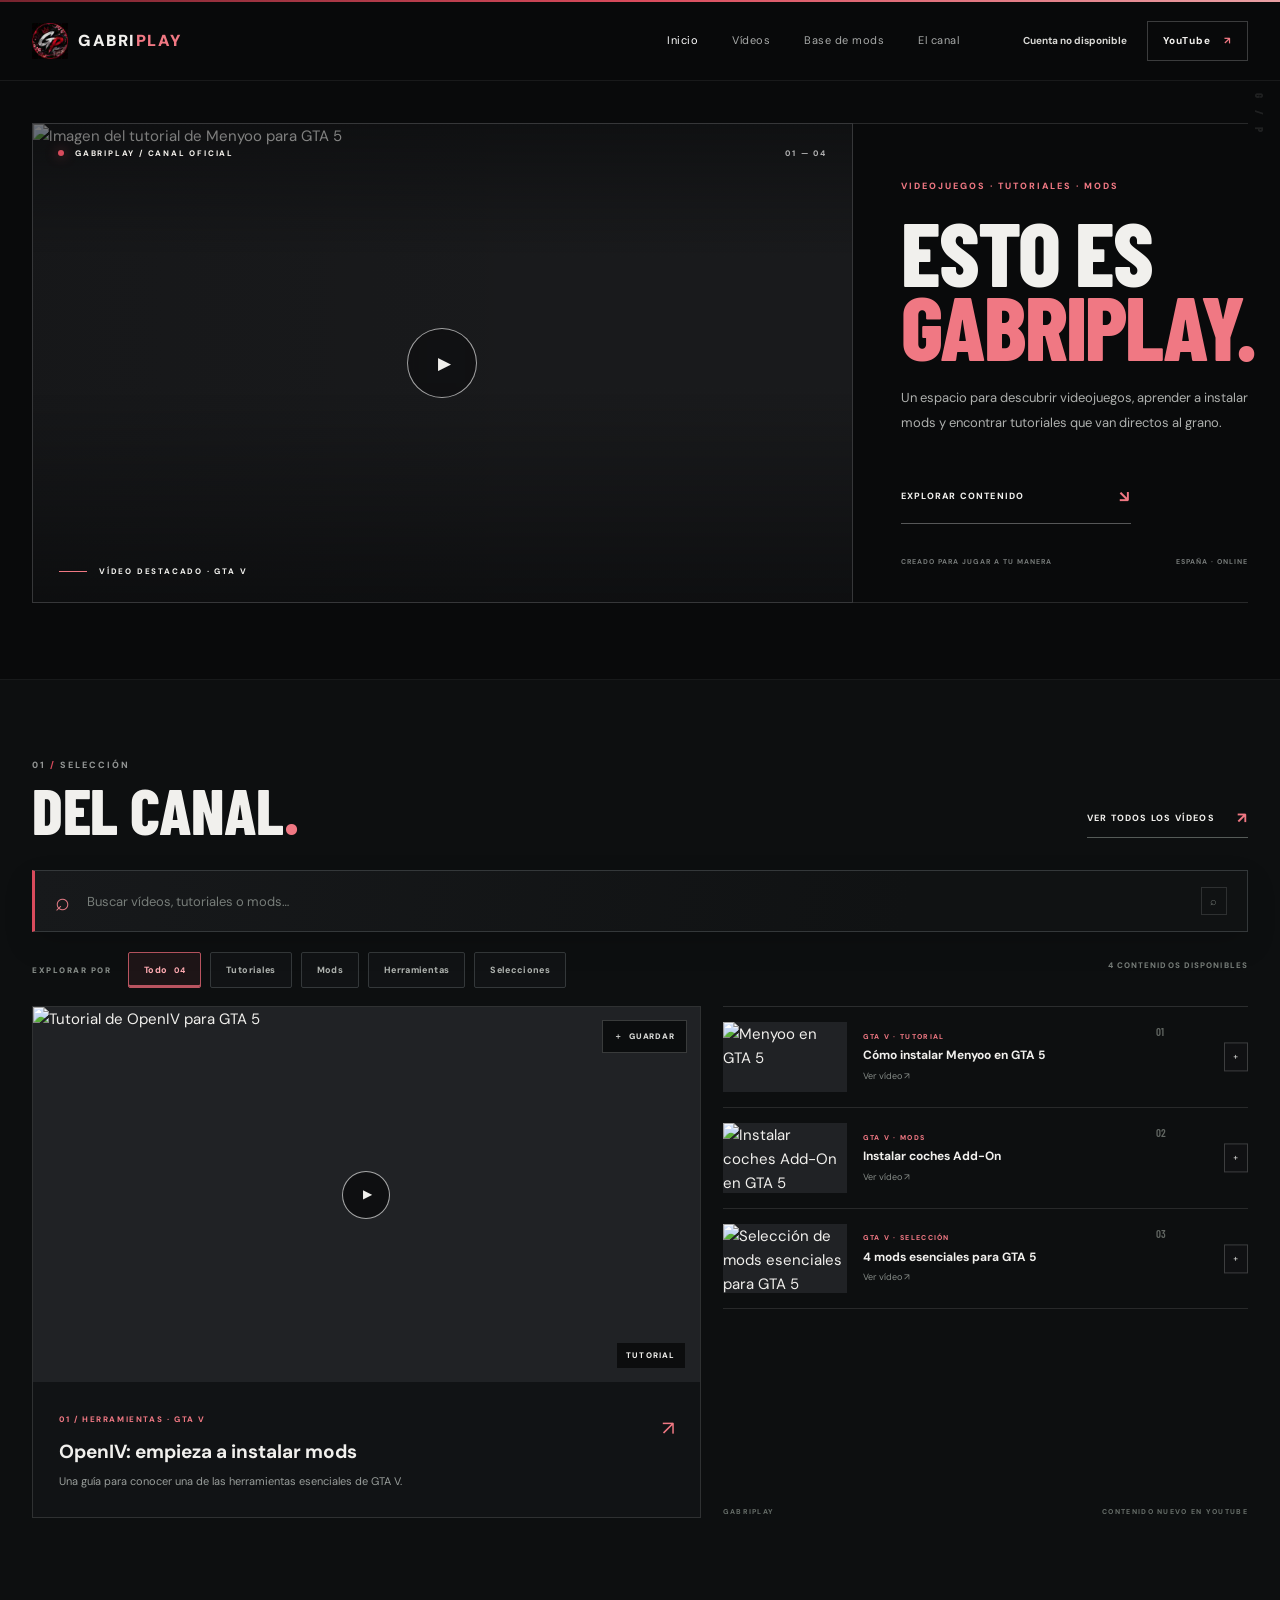
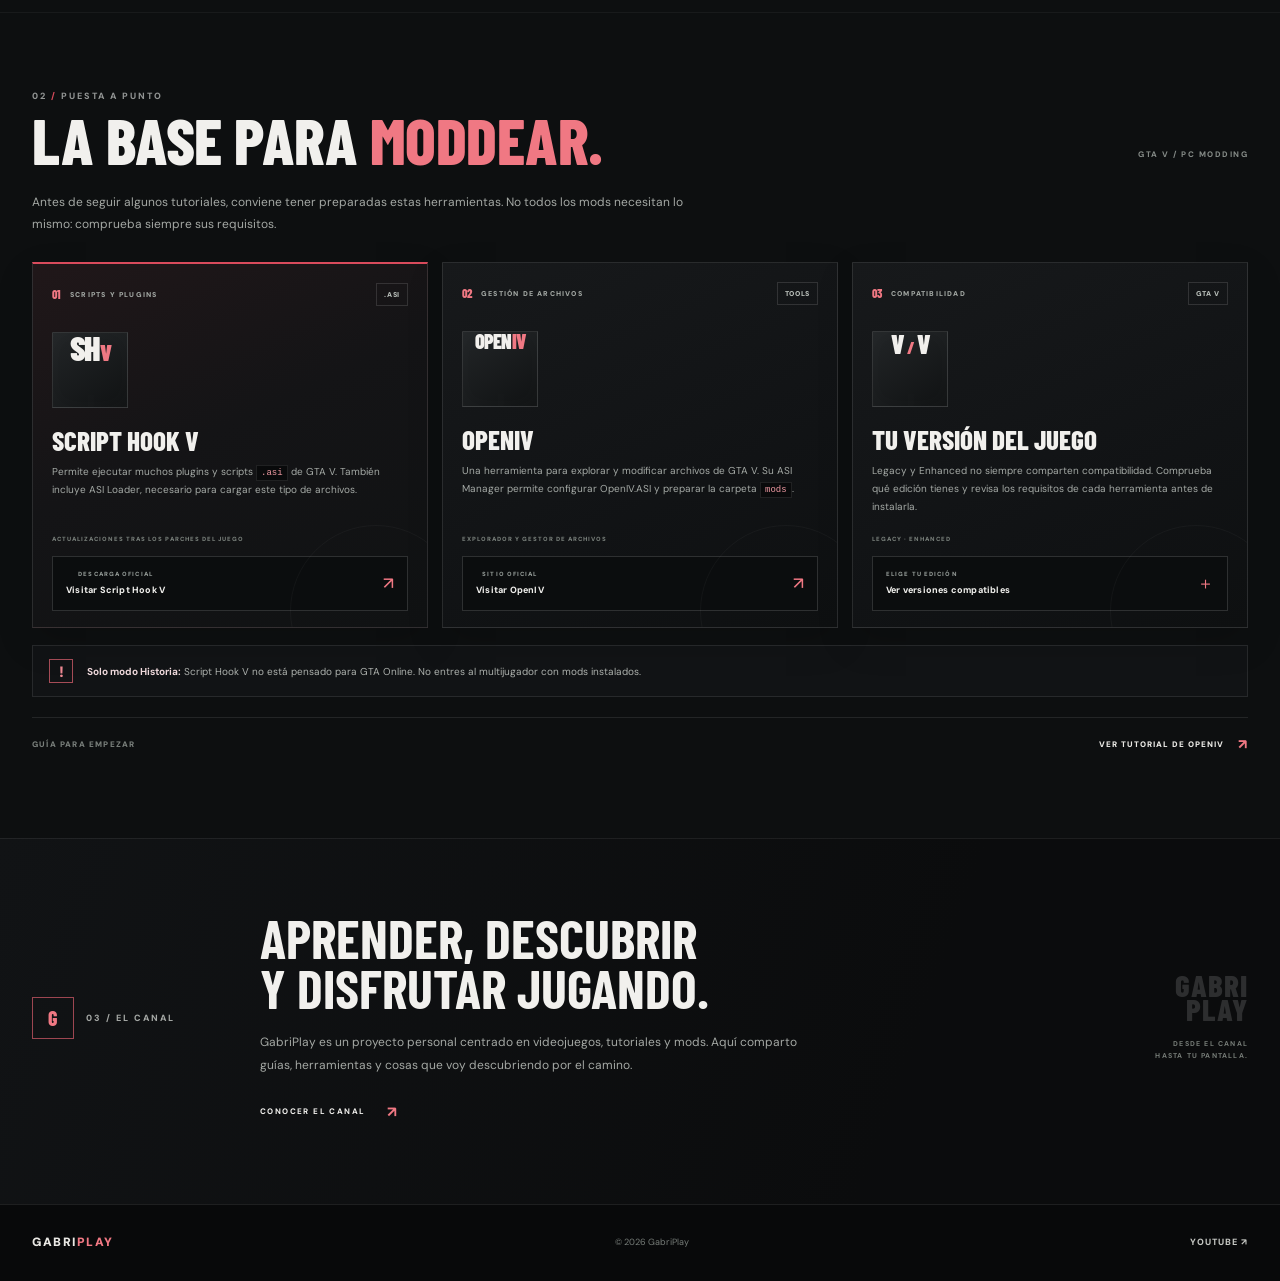
==== commit 8b44814b: "Remove automatic latest uploads section" ====
--- a/index.html
+++ b/index.html
@@ -83,16 +83,7 @@
           <div class="video-list-note"><span>GABRIPLAY</span><span>CONTENIDO NUEVO EN YOUTUBE</span></div>
         </div>
       </div>
-      <section class="latest-videos" aria-labelledby="latestVideosTitle">
-        <div class="latest-videos-heading">
-          <div><p class="section-index">02 <span>/</span> PUBLICACIONES</p><h3 id="latestVideosTitle">Recién publicados<span>.</span></h3></div>
-          <span class="latest-sync"><i></i> SINCRONIZADO CON YOUTUBE</span>
-        </div>
-        <div class="latest-video-grid" id="latestVideoGrid" aria-live="polite">
-          <p class="latest-video-state">Cargando los últimos vídeos del canal…</p>
-        </div>
-        <p class="latest-video-footnote" id="latestVideoStatus">Las nuevas publicaciones aparecerán aquí automáticamente.</p>
-      </section>
+
     </div>
   </section>
 
@@ -229,46 +220,7 @@
 })();
 
 </script>
-<script>
-/* Últimas publicaciones públicas del canal GabriPlay. */
-(()=>{
- const grid=document.getElementById("latestVideoGrid");
- const status=document.getElementById("latestVideoStatus");
- if(!grid||!status)return;
- const excluded=new Set(["NcGygok41Lk","p2j1OEbqp9o","pbcPa3jO1tA","j_k2lIj25xc"]);
- const feedUrl="./latest-videos.json";
- const dateFormat=new Intl.DateTimeFormat("es-ES",{day:"numeric",month:"short",year:"numeric"});
- function makeCard(video){
-  const article=document.createElement("article");article.className="latest-video-card";
-  const link=document.createElement("a");link.className="latest-video-link";link.href="https://www.youtube.com/watch?v="+encodeURIComponent(video.id);link.target="_blank";link.rel="noopener";
-  const media=document.createElement("div");media.className="latest-video-media";
-  const image=document.createElement("img");image.src="https://i.ytimg.com/vi/"+encodeURIComponent(video.id)+"/hqdefault.jpg";image.alt="";image.loading="lazy";
-  const play=document.createElement("span");play.className="latest-video-play";play.textContent="▶";media.append(image,play);
-  const copy=document.createElement("div");copy.className="latest-video-copy";
-  const meta=document.createElement("span");meta.className="latest-video-date";const date=new Date(video.published);meta.textContent=Number.isNaN(date.getTime())?"NUEVO EN EL CANAL":dateFormat.format(date).toUpperCase();
-  const title=document.createElement("h4");title.textContent=video.title||"Nuevo vídeo de GabriPlay";
-  const cta=document.createElement("span");cta.className="latest-video-cta";cta.textContent="VER VÍDEO ↗";
-  copy.append(meta,title,cta);link.append(media,copy);article.append(link);return article;
- }
- async function loadLatest(){
-  try{
-   const response=await fetch(feedUrl+"?t="+Date.now(),{cache:"no-store"});
-   if(!response.ok)throw new Error("No se pudo consultar el feed");
-   const videos=await response.json();
-   const fresh=(Array.isArray(videos)?videos:[]).filter(video=>video.id&&!excluded.has(video.id)).slice(0,6);
-   grid.replaceChildren();
-   if(!fresh.length){
-    const empty=document.createElement("p");empty.className="latest-video-state";empty.textContent="Todavía no hay publicaciones nuevas. Cuando subas un vídeo, aparecerá aquí.";grid.append(empty);
-   }else fresh.forEach(video=>grid.append(makeCard(video)));
-   status.textContent="Última comprobación: "+new Intl.DateTimeFormat("es-ES",{hour:"2-digit",minute:"2-digit"}).format(new Date())+" · Actualización automática cada 15 minutos.";
-  }catch(_error){
-   if(!grid.children.length){const error=document.createElement("p");error.className="latest-video-state";error.textContent="No se han podido cargar los últimos vídeos ahora mismo.";grid.append(error);}
-   status.textContent="Se volverá a intentar automáticamente.";
-  }
- }
- loadLatest();window.setInterval(loadLatest,15*60*1000);
-})();
-</script>
+
 <script>
 /* Buscador y filtros del catálogo de vídeos. */
 (()=>{
--- a/assets/gabriplay.css
+++ b/assets/gabriplay.css
@@ -368,3 +368,28 @@
   padding:38px!important;
  }
 }
+
+/* Publicaciones recientes: feed automático de YouTube */
+.latest-videos{margin:66px 0 0;padding:30px 0 0;border-top:1px solid #ffffff16}
+.latest-videos-heading{display:flex;align-items:flex-end;justify-content:space-between;gap:20px;margin-bottom:22px}
+.latest-videos-heading h3{margin:5px 0 0;color:#f1f0ed;font-family:"Barlow Condensed",sans-serif;font-size:clamp(27px,3vw,38px);font-weight:700;letter-spacing:-.5px;text-transform:uppercase}
+.latest-videos-heading h3 span{color:var(--red-soft)}
+.latest-sync{display:flex;align-items:center;gap:8px;padding-bottom:5px;color:#858b87;font-size:8px;font-weight:800;letter-spacing:1.2px}
+.latest-sync i{width:6px;height:6px;border-radius:50%;background:#83b69a;box-shadow:0 0 10px #83b69a66}
+.latest-video-grid{display:grid;grid-template-columns:repeat(3,minmax(0,1fr));gap:16px}
+.latest-video-card{min-width:0;border:1px solid #ffffff16;background:linear-gradient(145deg,#171a1c,#101213);transition:border-color .2s,transform .2s}
+.latest-video-card:hover{transform:translateY(-3px);border-color:#a64c5777}
+.latest-video-link{display:block;height:100%;color:inherit;text-decoration:none}
+.latest-video-media{position:relative;overflow:hidden;aspect-ratio:16/9;background:#080909}
+.latest-video-media img{display:block;width:100%;height:100%;object-fit:cover;transition:transform .35s}
+.latest-video-card:hover .latest-video-media img{transform:scale(1.035)}
+.latest-video-play{position:absolute;right:13px;bottom:12px;display:grid;place-items:center;width:34px;height:34px;border:1px solid #ffffff55;background:#090a0bd9;color:#fff;font-size:11px}
+.latest-video-copy{padding:16px 17px 17px}
+.latest-video-date{color:#e18a93;font-size:8px;font-weight:900;letter-spacing:1.2px}
+.latest-video-copy h4{min-height:48px;margin:9px 0 16px;color:#f0efeb;font-size:14px;font-weight:700;line-height:1.55}
+.latest-video-cta{color:#aeb2ae;font-size:8px;font-weight:900;letter-spacing:1px}
+.latest-video-card:hover .latest-video-cta{color:#ffabb2}
+.latest-video-state{grid-column:1/-1;margin:0;padding:23px;border:1px solid #ffffff16;background:#111416;color:#929995;font-size:11px;line-height:1.7}
+.latest-video-footnote{margin:13px 0 0;color:#727a75;font-size:8px;letter-spacing:.7px}
+@media(max-width:800px){.latest-video-grid{grid-template-columns:repeat(2,minmax(0,1fr))}}
+@media(max-width:560px){.latest-videos{margin-top:48px;padding-top:24px}.latest-videos-heading{align-items:flex-start;flex-direction:column;gap:9px}.latest-sync{padding:0}.latest-video-grid{grid-template-columns:1fr;gap:12px}.latest-video-copy{padding:14px}.latest-video-copy h4{min-height:0;margin-bottom:13px}}
